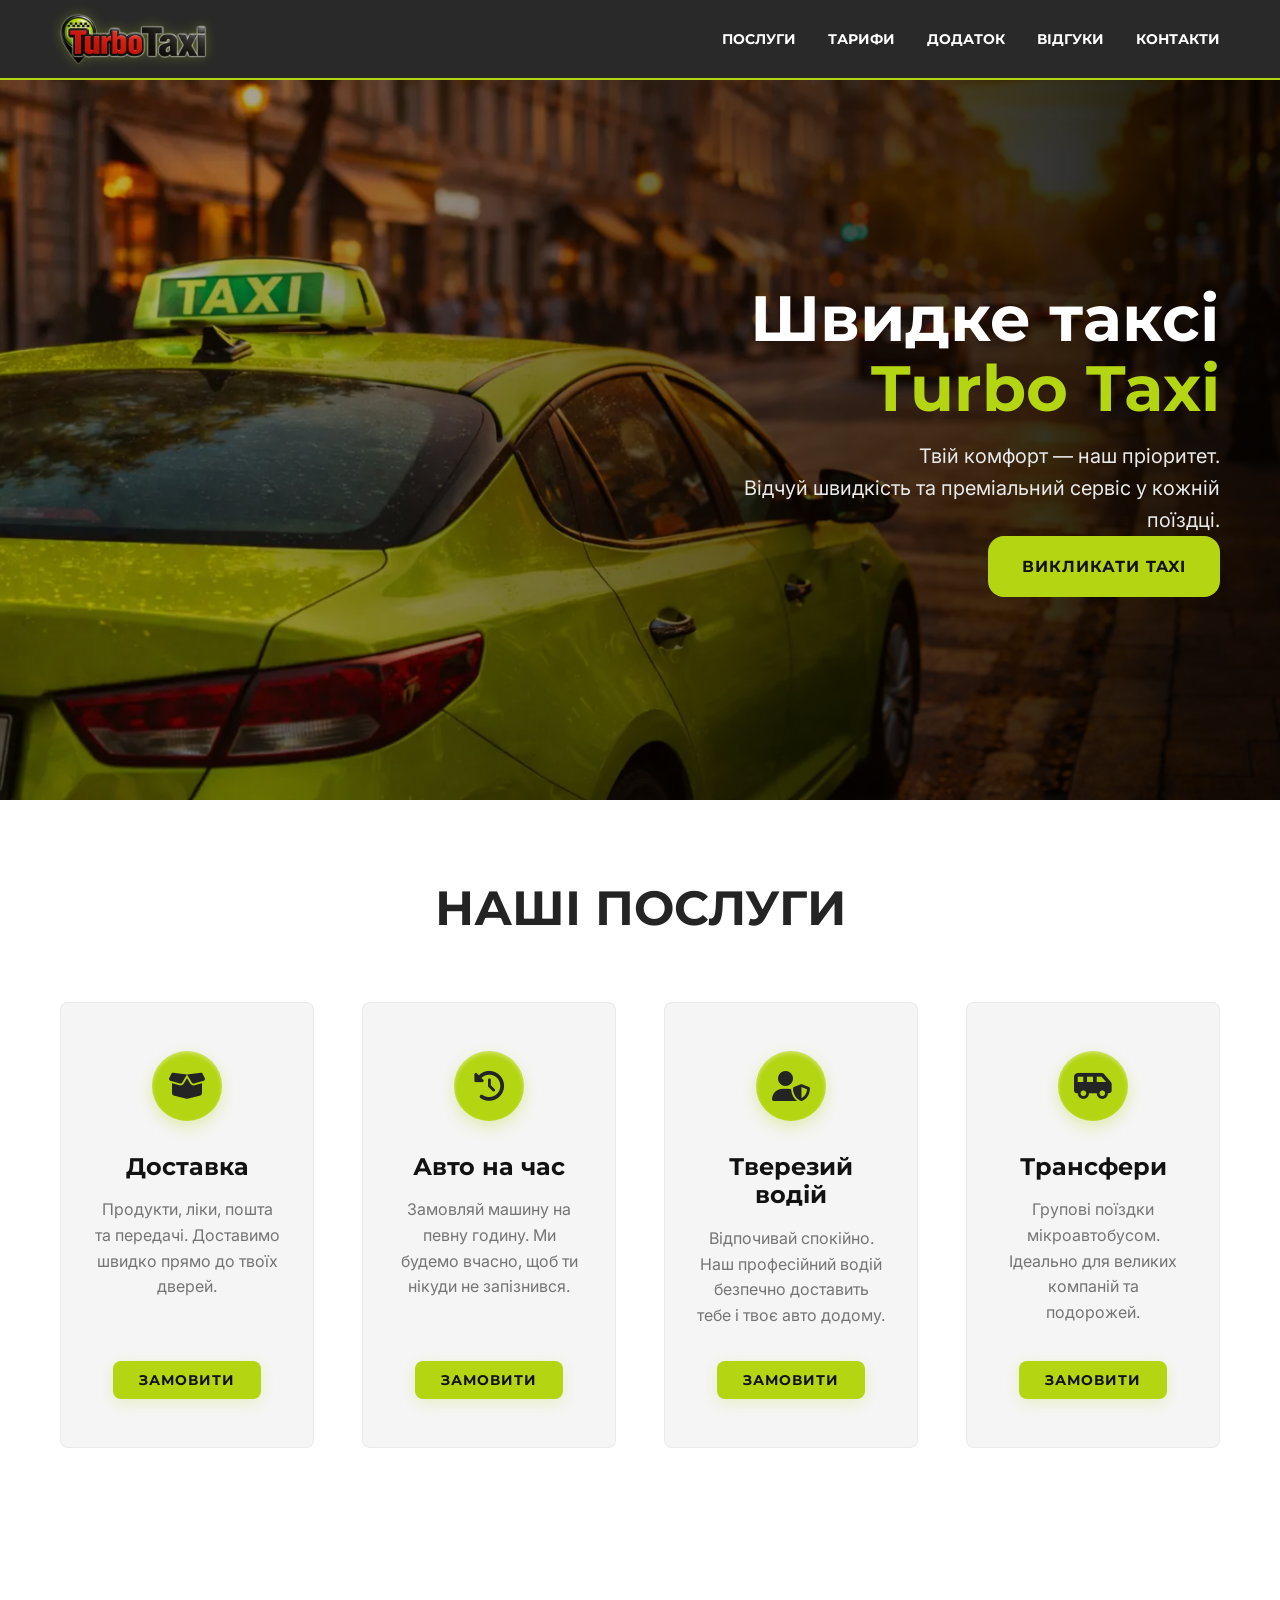
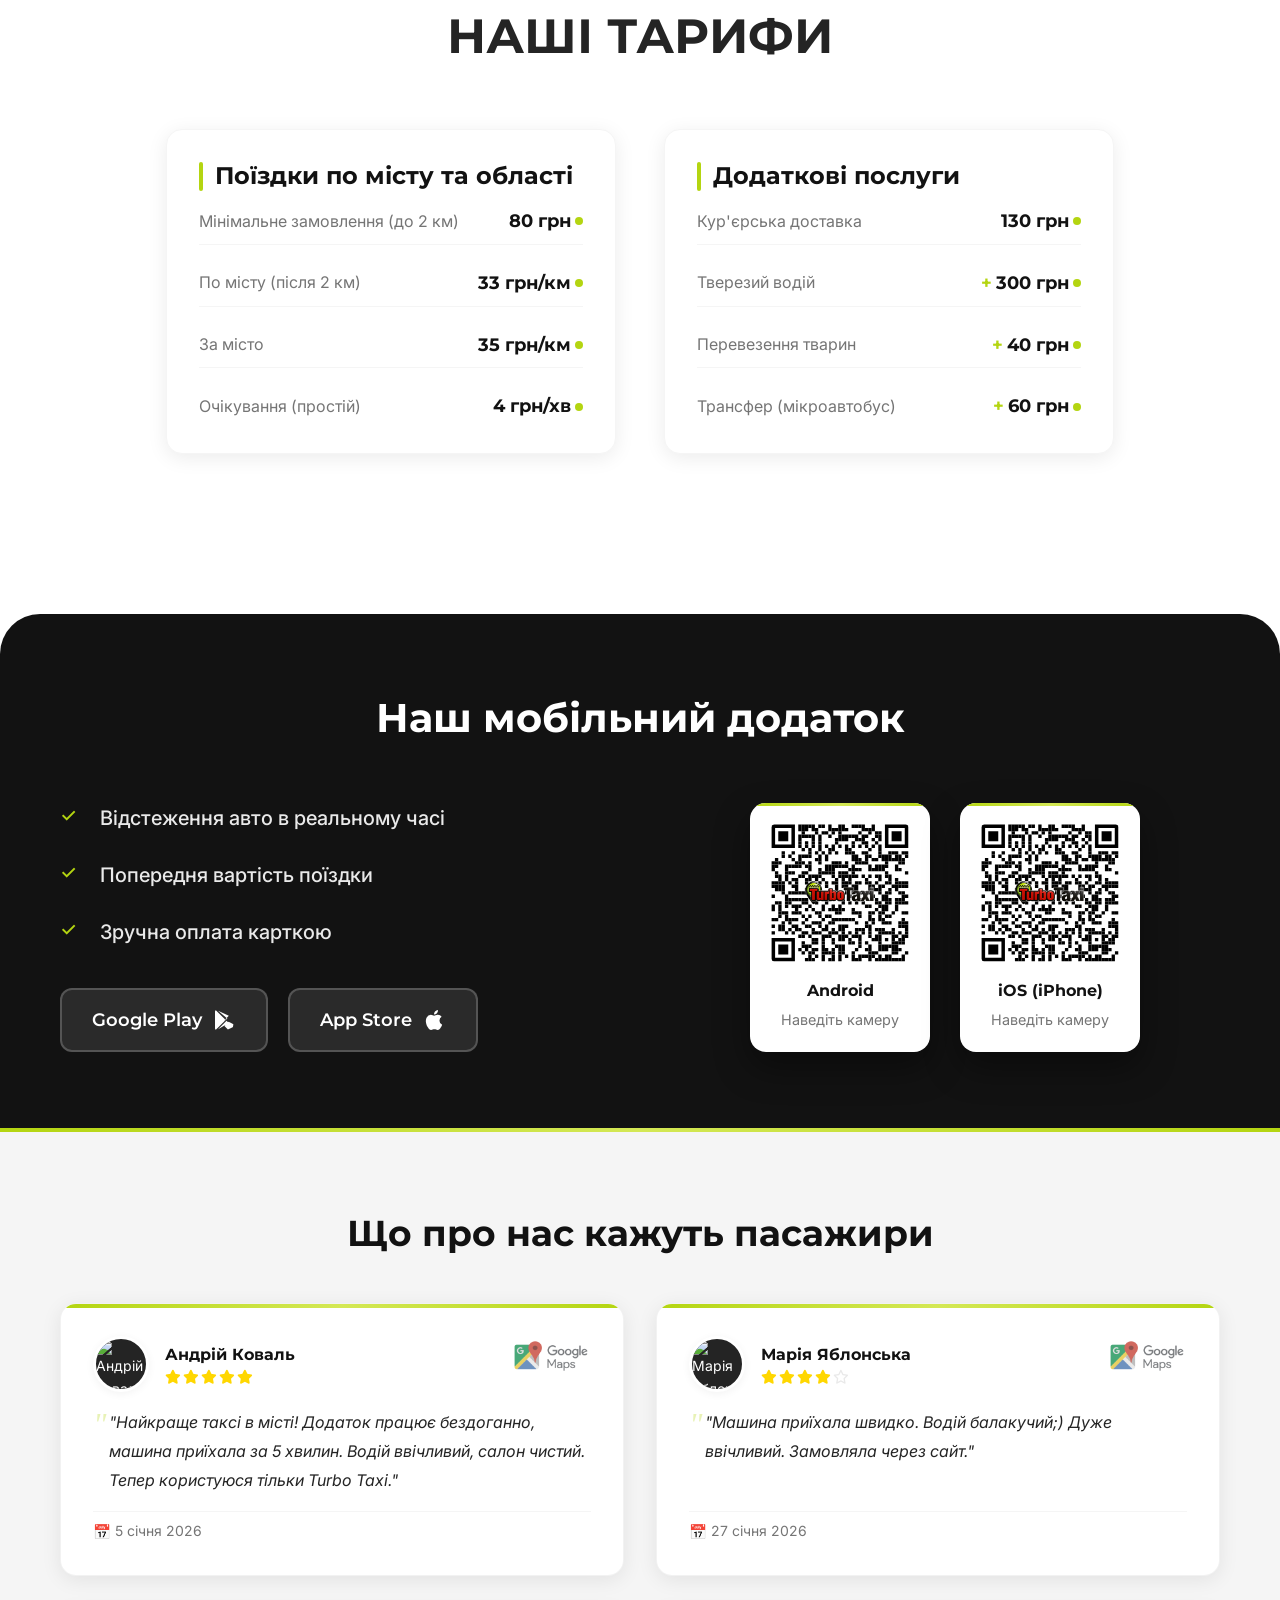
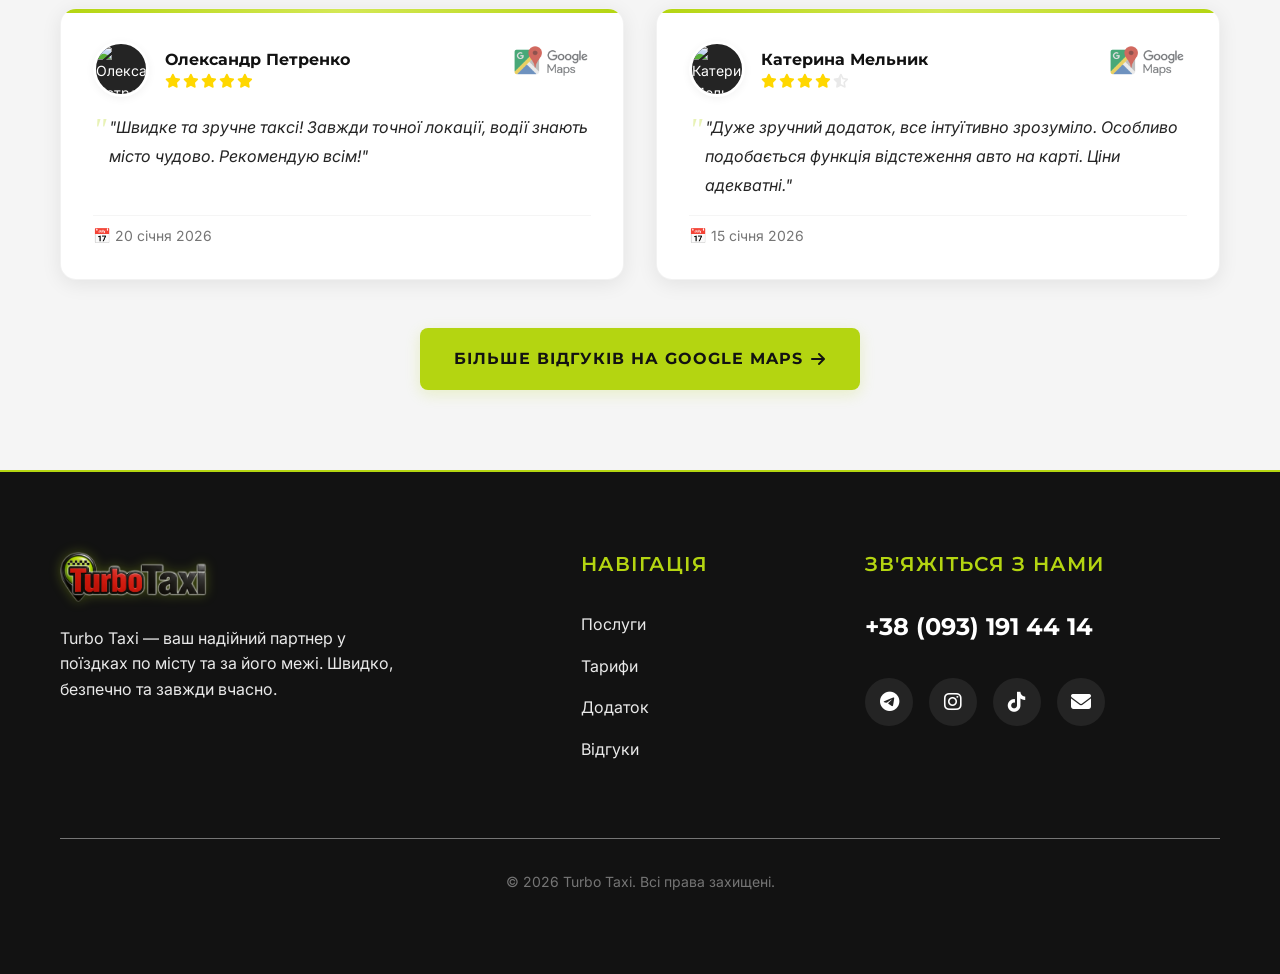
==== index.html @ 9782066a "Add files via upload" ====
<!doctype html>
<html lang="uk">
  <head>
    <meta charset="UTF-8" />
    <meta name="viewport" content="width=device-width, initial-scale=1.0" />
    <title>Taxi Turbo — Швидке таксі у Золочеві | Замовлення таксі онлайн</title>
    <meta
      name="description"
      content="Taxi Turbo — швидке та комфортне таксі у Золочеві. Замовляй таксі онлайн цілодобово. Надійні водії, приємні ціни, миттєва подача."
    />
    <meta
      name="keywords"
      content="таксі Золочів, замовлення таксі Золочів, таксі онлайн Золочів, швидке таксі Золочів, таксі по місту Золочів, таксі в області, таксі Золочів ціни, виклик таксі Золочів"
    />
    <meta name="author" content="Taxi Turbo Золочів" />

    <!-- Open Graph для соціальних мереж -->
    <!-- ПОТРІБНО ОНОВИТИ ПІСЛЯ ЗАВАНТАЖЕННЯ: вказати реальний домен -->
    <meta property="og:title" content="Taxi Turbo — Швидке таксі у Золочеві" />
    <meta
      property="og:description"
      content="Швидке та комфортне таксі у Золочеві. Замовляй онлайн цілодобово. Надійні водії, приємні ціни."
    />
    <meta property="og:type" content="website" />
    <meta property="og:image" content="assets/images/og-image.jpg" />
    <meta property="og:locale" content="uk_UA" />
    <!-- ПОТРІБНО ОНОВИТИ: реальний URL сайту -->
    <meta property="og:url" content="https://taxiturbo-zolochiv.com" />
    <meta name="geo.region" content="UA-46" />
    <meta name="geo.placename" content="Золочів, Львівська область" />
    <meta name="geo.position" content="49.80568;24.89437" />
    <meta name="ICBM" content="49.80568, 24.89437" />
    <link rel="apple-touch-icon" sizes="180x180" href="assets/icons/apple-touch-icon.png" />
    <link rel="icon" type="image/png" sizes="32x32" href="assets/icons/favicon-32x32.png" />
    <link rel="icon" type="image/png" sizes="16x16" href="assets/icons/favicon-16x16.png" />
    <link rel="icon" type="image/x-icon" href="assets/icons/favicon.ico" />
    <link rel="manifest" href="assets/icons/site.webmanifest" />
    <meta name="theme-color" content="#ffffff" />

    <link rel="stylesheet" href="./css/index.css" />
    <link rel="stylesheet" href="https://cdnjs.cloudflare.com/ajax/libs/font-awesome/6.5.1/css/all.min.css" />

    <!-- Канонічний URL -->
    <!-- ⚠️ ПОТРІБНО ОНОВИТИ ПІСЛЯ ЗАВАНТАЖЕННЯ: реальний домен -->

    <link rel="canonical" href="https://taxiturbo-zolochiv.com" />
  </head>
  <body class="page">
<header class="header">
  <div class="header__container container">
    <div class="header__logo">
      <a href="/" aria-label="Turbo Taxi - на головну сторінку">
        <img src="./assets/icons/logo.svg" alt="Логотип Turbo Taxi" class="logo-img" />
      </a>
    </div>
    
    <nav class="header__menu menu" aria-label="Основна навігація">
      <button 
        class="menu__icon" 
        type="button" 
        aria-label="Відкрити меню" 
        aria-expanded="false"
        aria-controls="menu-list"
      >
        <span></span>
        <span></span>
        <span></span>
      </button>
      
      <ul class="menu__list" id="menu-list" role="list">
        <li class="menu__item"><a href="#services" class="menu__link">Послуги</a></li>
        <li class="menu__item"><a href="#tariffs" class="menu__link">Тарифи</a></li>
        <li class="menu__item"><a href="#app" class="menu__link">Додаток</a></li>
        <li class="menu__item"><a href="#reviews" class="menu__link">Відгуки</a></li>
        <li class="menu__item"><a href="#contacts" class="menu__link">Контакти</a></li>
      </ul>
    </nav>
  </div>
</header>

    <main class="main">
<section id="hero" class="hero">
  <div class="hero__container container">
    <div class="hero__content">
      <h1 class="hero__title">
        Швидке таксі <span class="hero__title--highlight">Turbo Taxi</span>
      </h1>
      <p class="hero__subtitle">
        Твій комфорт — наш пріоритет. <br class="hero__br" />
        Відчуй швидкість та преміальний сервіс у кожній поїздці.
      </p>
      <a href="tel:+380931914414" class="button button--pulse">Викликати TAXI</a>
    </div>
  </div>
</section>

      <section id="services" class="services section">
        <div class="services__container container">
          <h2 class="section-title">Наші Послуги</h2>
          <div class="services__grid">
            <article class="service-card">
              <div class="service-card__icon"><i class="fa-solid fa-box-open"></i></div>
              <h3 class="service-card__title">Доставка</h3>
              <p class="service-card__text">
                Продукти, ліки, пошта та передачі. Доставимо швидко прямо до твоїх дверей.
              </p>
              <button class="button button--primary card-btn">Замовити</button>
            </article>

            <article class="service-card">
              <div class="service-card__icon"><i class="fa-solid fa-clock-rotate-left"></i></div>
              <h3 class="service-card__title">Авто на час</h3>
              <p class="service-card__text">
                Замовляй машину на певну годину. Ми будемо вчасно, щоб ти нікуди не запізнився.
              </p>
              <button class="button button--primary card-btn">Замовити</button>
            </article>

            <article class="service-card">
              <div class="service-card__icon"><i class="fa-solid fa-user-shield"></i></div>
              <h3 class="service-card__title">Тверезий водій</h3>
              <p class="service-card__text">
                Відпочивай спокійно. Наш професійний водій безпечно доставить тебе і твоє авто додому.
              </p>
              <button class="button button--primary card-btn">Замовити</button>
            </article>

            <article class="service-card">
              <div class="service-card__icon"><i class="fa-solid fa-van-shuttle"></i></div>
              <h3 class="service-card__title">Трансфери</h3>
              <p class="service-card__text">
                Групові поїздки мікроавтобусом. Ідеально для великих компаній та подорожей.
              </p>
              <button class="button button--primary card-btn">Замовити</button>
            </article>
          </div>
        </div>
      </section>

<section id="tariffs" class="tariffs section">
  <div class="tariffs__container container">
    <h2 class="section-title">Наші Тарифи</h2>
    <div class="tariffs__wrapper">
      <div class="tariffs__block">
        <h3 class="tariffs__subtitle">Поїздки по місту та області</h3>
        <ul class="tariffs__list">
          <li class="tariffs__item">
            <span>Мінімальне замовлення (до 2 км)</span>
            <span class="tariffs__price">80 грн</span>
          </li>
          <li class="tariffs__item">
            <span>По місту (після 2 км)</span>
            <span class="tariffs__price">33 грн/км</span>
          </li>
          <li class="tariffs__item">
            <span>За місто</span>
            <span class="tariffs__price">35 грн/км</span>
          </li>
          <li class="tariffs__item">
            <span>Очікування (простій)</span>
            <span class="tariffs__price">4 грн/хв</span>
          </li>
        </ul>
      </div>

      <div class="tariffs__block">
        <h3 class="tariffs__subtitle">Додаткові послуги</h3>
        <ul class="tariffs__list">
          <li class="tariffs__item">
            <span>Кур'єрська доставка</span>
            <span class="tariffs__price">130 грн</span>
          </li>
          <li class="tariffs__item">
            <span>Тверезий водій</span>
            <span class="tariffs__price" data-plus>300 грн</span>
          </li>
          <li class="tariffs__item">
            <span>Перевезення тварин</span>
            <span class="tariffs__price" data-plus>40 грн</span>
          </li>
          <li class="tariffs__item">
            <span>Трансфер (мікроавтобус)</span>
            <span class="tariffs__price" data-plus>60 грн</span>
          </li>
        </ul>
      </div>
    </div>
  </div>
</section>

<section id="app" class="app-promo section">
  <div class="app-promo__container container">
    <h2 class="app-promo__title title">Наш мобільний додаток</h2>
    <div class="app-promo__wrapper">
      <div class="app-promo__info">
        <ul class="app-promo__list list-check">
          <li class="list-check__item">Відстеження авто в реальному часі</li>
          <li class="list-check__item">Попередня вартість поїздки</li>
          <li class="list-check__item">Зручна оплата карткою</li>
        </ul>
        <div class="app-promo__links">
          <a
            href="https://play.google.com/store/apps/details?id=ua.turbotaxi"
            class="app-link"
            target="_blank"
            rel="noopener noreferrer"
            aria-label="Завантажити з Google Play"
          >
            Google Play
          </a>
          <a
            href="https://apps.apple.com/us/app/turbo-taxi/id6744297755"
            class="app-link"
            target="_blank"
            rel="noopener noreferrer"
            aria-label="Завантажити з App Store"
          >
            App Store
          </a>
        </div>
      </div>
      <div class="app-promo__visual">
        <div class="qr-wrapper">
          <div class="qr-code">
                  <img src="./assets/images/qr-code-google-app-store.svg" alt="QR Google Play" />
            <p class="qr-code__text">Android</p>
            <p class="qr-code__subtitle">Наведіть камеру</p>
          </div>
          <div class="qr-code">
                  <img src="./assets/images/qr-code-google-app-store.svg" alt="QR App Store" />
            <p class="qr-code__text">iOS (iPhone)</p>
            <p class="qr-code__subtitle">Наведіть камеру</p>
          </div>
        </div>
      </div>
    </div>
  </div>
</section>

<section class="reviews section" id="reviews">
  <div class="reviews__container container">
    <h2 class="reviews__title title">Що про нас кажуть пасажири</h2>
    
    <div class="reviews__grid">
      <article class="reviews__item review-card">
        <div class="review-card__header">
          <div class="review-card__user">
            <div class="review-card__avatar-wrapper">
              <img
                src="https://placehold.co/100x100/222222/ffffff?text=AK"
                alt="Андрій Коваль"
                class="review-card__avatar"
              />
            </div>
            <div class="review-card__meta">
              <span class="review-card__name">Андрій Коваль</span>
              <div class="review-card__rating">
                <i class="fa-solid fa-star"></i>
                <i class="fa-solid fa-star"></i>
                <i class="fa-solid fa-star"></i>
                <i class="fa-solid fa-star"></i>
                <i class="fa-solid fa-star"></i>
              </div>
            </div>
          </div>
          <img
            src="./assets/images/google_maps_icon.svg"
            alt="Google Maps"
            class="review-card__source-icon"
          />
        </div>
        
        <p class="review-card__text">
          "Найкраще таксі в місті! Додаток працює бездоганно, машина приїхала за 5 хвилин. Водій ввічливий, салон чистий. Тепер користуюся тільки Turbo Taxi."
        </p>
        
        <time class="review-card__date" datetime="2026-01-05">5 січня 2026</time>
      </article>
      <article class="reviews__item review-card">
        <div class="review-card__header">
          <div class="review-card__user">
            <div class="review-card__avatar-wrapper">
              <img
                src="https://placehold.co/100x100/222222/ffffff?text=MY"
                alt="Марія Яблонська"
                class="review-card__avatar"
              />
            </div>
            <div class="review-card__meta">
              <span class="review-card__name">Марія Яблонська</span>
              <div class="review-card__rating">
                <i class="fa-solid fa-star"></i>
                <i class="fa-solid fa-star"></i>
                <i class="fa-solid fa-star"></i>
                <i class="fa-solid fa-star"></i>
                <i class="fa-regular fa-star"></i>
              </div>
            </div>
          </div>
          <img
            src="./assets/images/google_maps_icon.svg"
            alt="Google Maps"
            class="review-card__source-icon"
          />
        </div>
        
        <p class="review-card__text">
          "Машина приїхала швидко. Водій балакучий;) Дуже ввічливий. Замовляла через сайт."
        </p>
        
        <time class="review-card__date" datetime="2026-01-27">27 січня 2026</time>
      </article>
      <article class="reviews__item review-card">
        <div class="review-card__header">
          <div class="review-card__user">
            <div class="review-card__avatar-wrapper">
              <img
                src="https://placehold.co/100x100/222222/ffffff?text=OP"
                alt="Олександр Петренко"
                class="review-card__avatar"
              />
            </div>
            <div class="review-card__meta">
              <span class="review-card__name">Олександр Петренко</span>
              <div class="review-card__rating">
                <i class="fa-solid fa-star"></i>
                <i class="fa-solid fa-star"></i>
                <i class="fa-solid fa-star"></i>
                <i class="fa-solid fa-star"></i>
                <i class="fa-solid fa-star"></i>
              </div>
            </div>
          </div>
          <img
            src="./assets/images/google_maps_icon.svg"
            alt="Google Maps"
            class="review-card__source-icon"
          />
        </div>
        
        <p class="review-card__text">
          "Швидке та зручне таксі! Завжди точної локації, водії знають місто чудово. Рекомендую всім!"
        </p>
        
        <time class="review-card__date" datetime="2026-01-20">20 січня 2026</time>
      </article>
      <article class="reviews__item review-card">
        <div class="review-card__header">
          <div class="review-card__user">
            <div class="review-card__avatar-wrapper">
              <img
                src="https://placehold.co/100x100/222222/ffffff?text=KM"
                alt="Катерина Мельник"
                class="review-card__avatar"
              />
            </div>
            <div class="review-card__meta">
              <span class="review-card__name">Катерина Мельник</span>
              <div class="review-card__rating">
                <i class="fa-solid fa-star"></i>
                <i class="fa-solid fa-star"></i>
                <i class="fa-solid fa-star"></i>
                <i class="fa-solid fa-star"></i>
                <i class="fa-solid fa-star-half-stroke"></i>
              </div>
            </div>
          </div>
          <img
            src="./assets/images/google_maps_icon.svg"
            alt="Google Maps"
            class="review-card__source-icon"
          />
        </div>
        
        <p class="review-card__text">
          "Дуже зручний додаток, все інтуїтивно зрозуміло. Особливо подобається функція відстеження авто на карті. Ціни адекватні."
        </p>
        
        <time class="review-card__date" datetime="2026-01-15">15 січня 2026</time>
      </article>
    </div>
    <div class="reviews__more">
      <a 
        href="https://maps.google.com/" 
        class="reviews__more-btn button button--primary" 
        target="_blank"
        rel="noopener noreferrer"
        aria-label="Переглянути більше відгуків на Google Maps"
      >
        Більше відгуків на Google Maps
        <i class="fa-solid fa-arrow-right"></i>
      </a>
    </div>
  </div>
</section>
    </main>

    <footer class="footer" id="contacts">
  <div class="footer__container container">
    <div class="footer__top">
      <div class="footer__brand">
        <a href="#" class="footer__logo">
          <img src="./assets/icons/logo.svg" alt="Turbo Taxi" class="logo-img" />
        </a>
        <p class="footer__description">
          Turbo Taxi — ваш надійний партнер у поїздках по місту та за його межі. Швидко, безпечно та завжди вчасно.
        </p>
      </div>

      <div class="footer__nav">
        <h4 class="footer__subtitle">Навігація</h4>
        <ul class="footer__list">
          <li><a href="#services">Послуги</a></li>
          <li><a href="#tariffs">Тарифи</a></li>
          <li><a href="#app">Додаток</a></li>
          <li><a href="#reviews">Відгуки</a></li>
        </ul>
      </div>

      <div class="footer__contacts">
        <h4 class="footer__subtitle">Зв'яжіться з нами</h4>
        <a href="tel:+380931914414" class="footer__phone">+38 (093) 191 44 14</a>
        <div class="footer__social">
          <a
            href="https://t.me/your_account"
            class="social-link social-link--tg"
            target="_blank"
            rel="noopener noreferrer"
            aria-label="Telegram"
          >
            <i class="fa-brands fa-telegram"></i>
          </a>
          <a
            href="https://instagram.com/your_account"
            class="social-link social-link--inst"
            target="_blank"
            rel="noopener noreferrer"
            aria-label="Instagram"
          >
            <i class="fa-brands fa-instagram"></i>
          </a>
          <a
            href="https://tiktok.com/@your_account"
            class="social-link social-link--tt"
            target="_blank"
            rel="noopener noreferrer"
            aria-label="TikTok"
          >
            <i class="fa-brands fa-tiktok"></i>
          </a>
   <a
      href="mailto:taxiturbo111@gmail.com"
      class="social-link social-link--email"
      target="_blank"
      rel="noopener noreferrer"
      aria-label="Написати на email taxiturbo111@gmail.com"
    >
      <i class="fa-solid fa-envelope"></i>
    </a>
        </div>
      </div>
    </div>

    <div class="footer__bottom">
      <div class="footer__copyright-wrap">
        <p class="footer__copy">&copy; 2026 Turbo Taxi. Всі права захищені.</p>
      </div>
    </div>
  </div>
</footer>

    <script type="module" src="./js/main.js"></script>
  </body>
</html>
---- css/index.css ----
@import 'base/normalize.css';
@import 'base/variables.css';
@import 'base/fonts.css';
@import 'base/globals.css';
@import 'base/utilities.css';

@import 'components/header.css';
@import 'components/hero.css';
@import 'components/button.css';
@import 'components/services.css';
@import 'components/tariffs.css';
@import 'components/app-promo.css';
@import 'components/reviews.css';
@import 'components/footer.css';
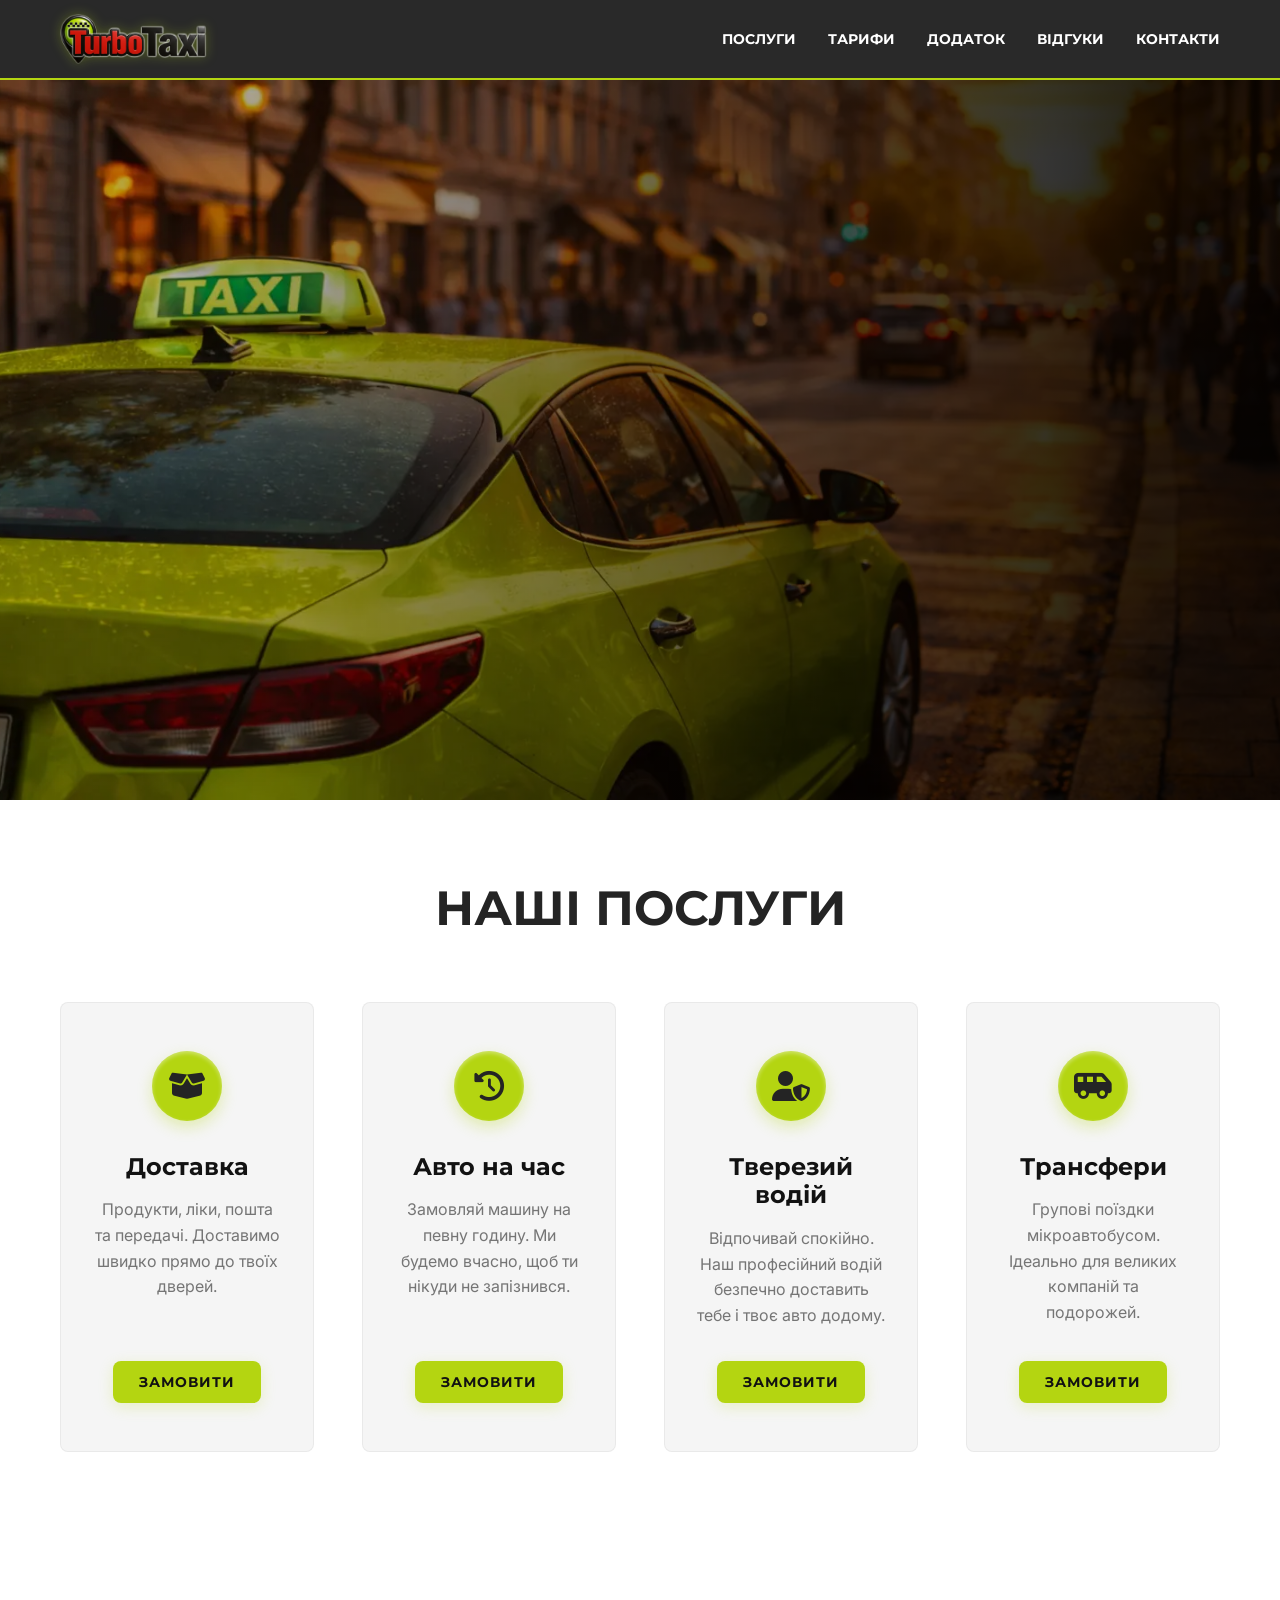
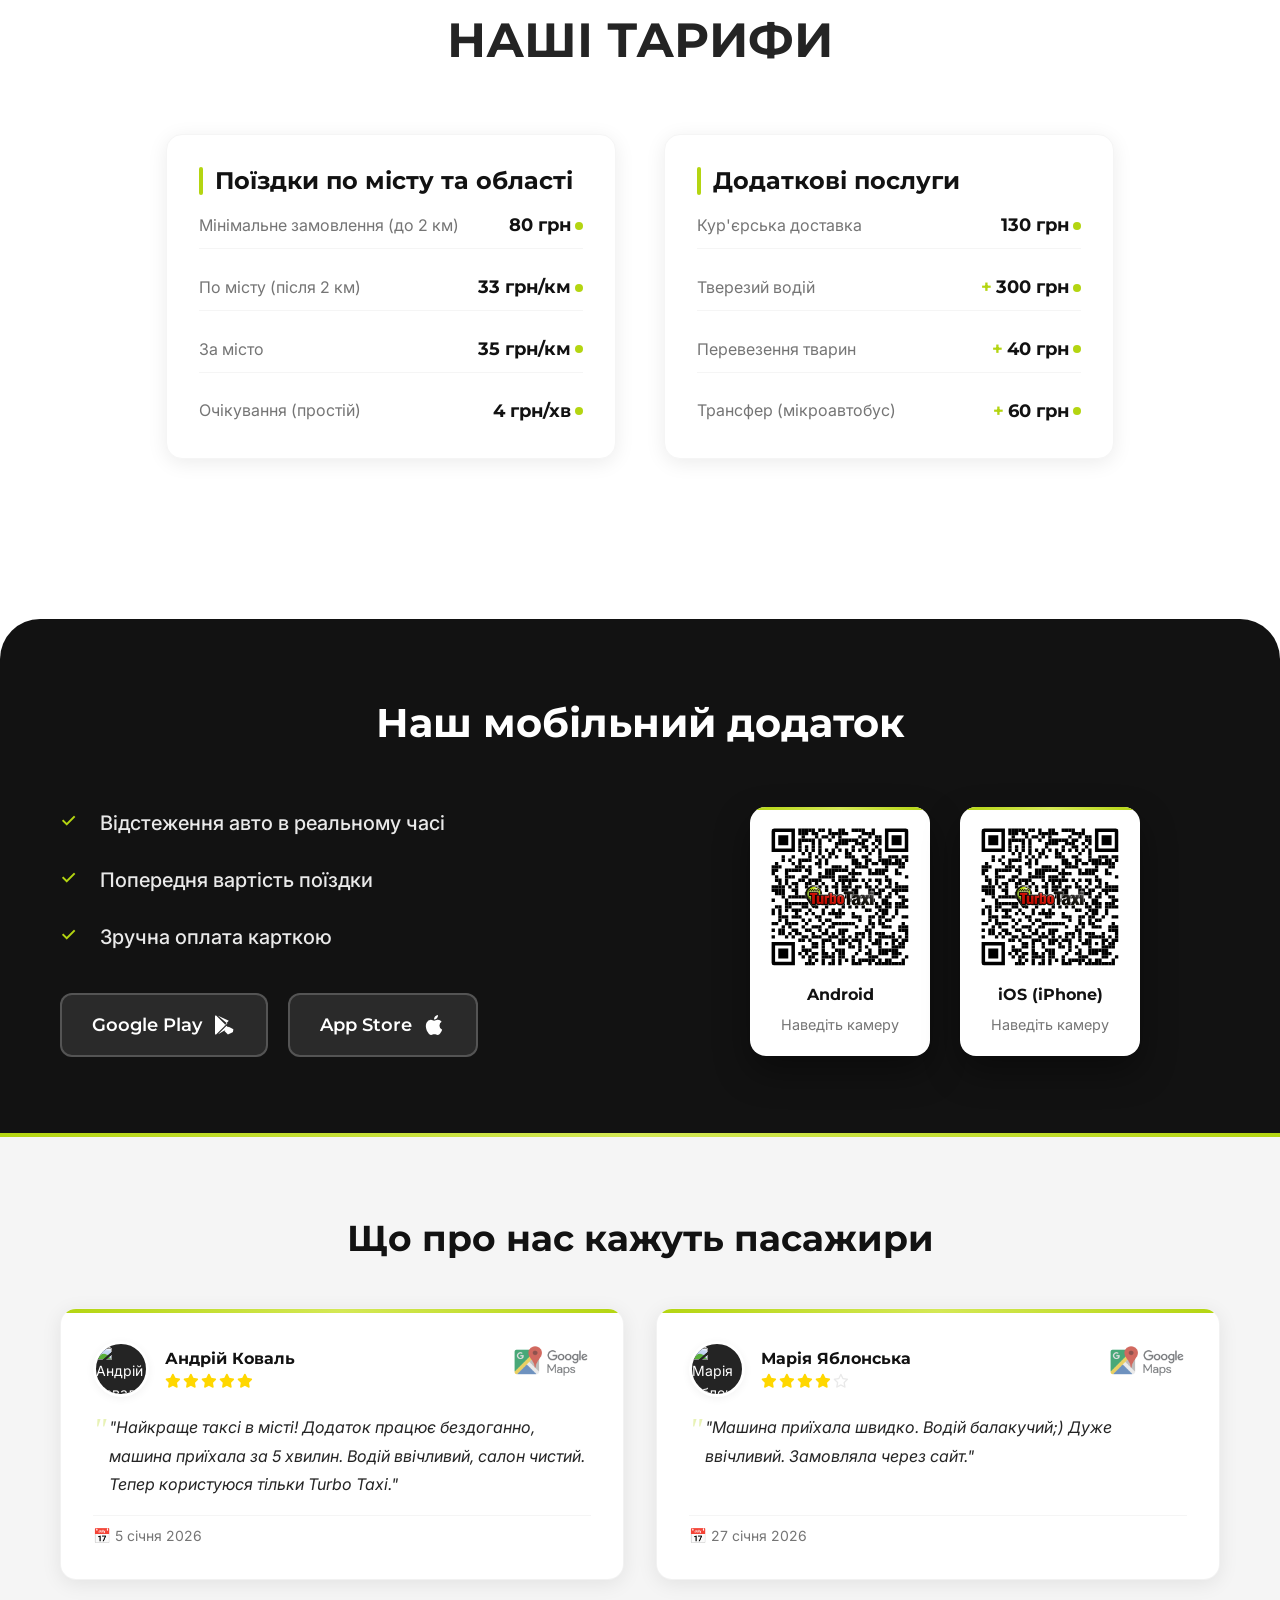
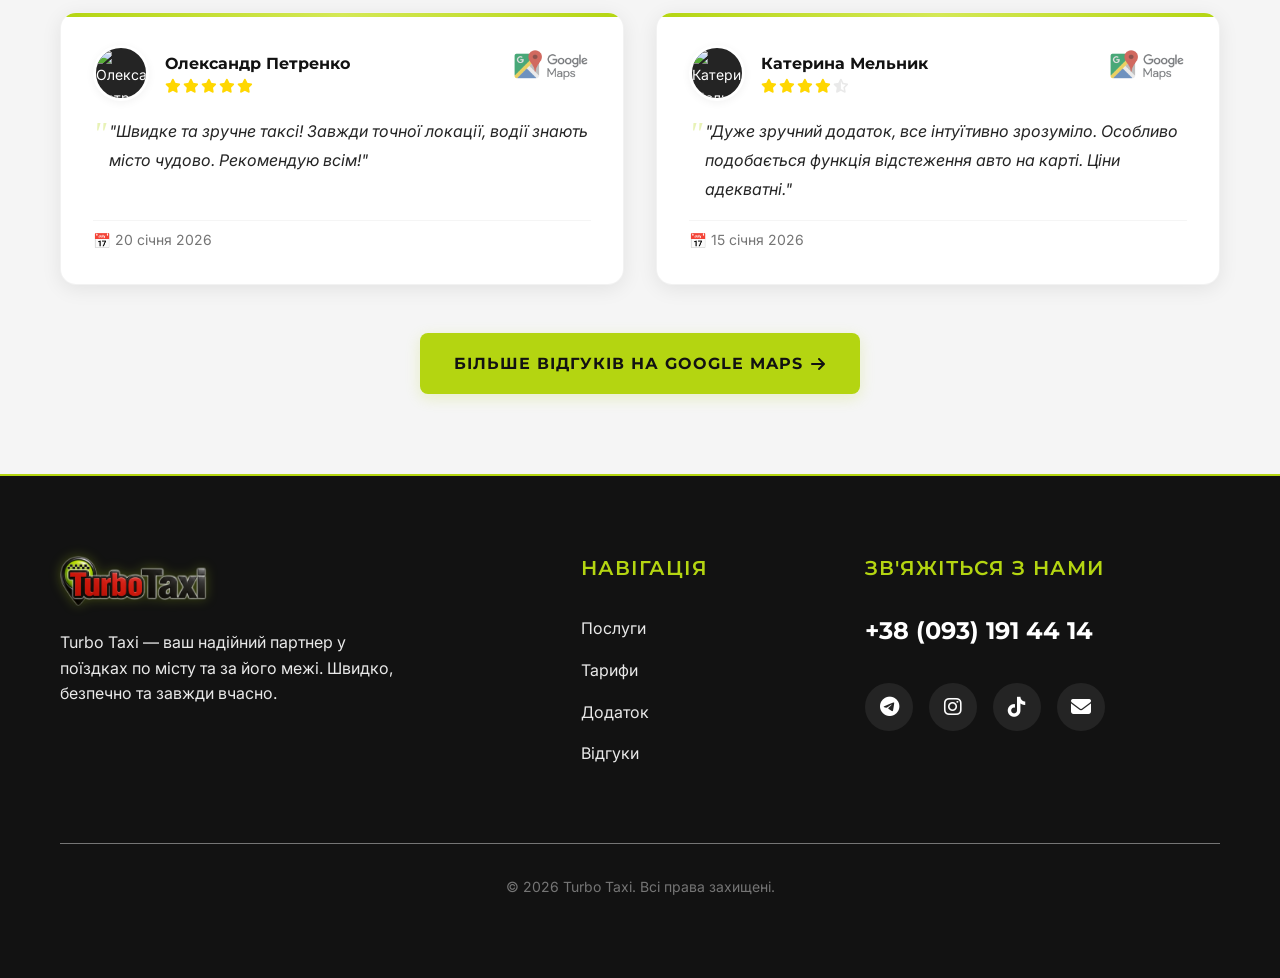
==== commit f3d31142: "Add files via upload" ====
--- a/index.html
+++ b/index.html
@@ -104,7 +104,8 @@
               <p class="service-card__text">
                 Продукти, ліки, пошта та передачі. Доставимо швидко прямо до твоїх дверей.
               </p>
-              <button class="button button--primary card-btn">Замовити</button>
+                    <a href="tel:+380931914414" class="button button--primary card-btn">Замовити</a>
+            
             </article>
 
             <article class="service-card">
@@ -113,7 +114,7 @@
               <p class="service-card__text">
                 Замовляй машину на певну годину. Ми будемо вчасно, щоб ти нікуди не запізнився.
               </p>
-              <button class="button button--primary card-btn">Замовити</button>
+                    <a href="tel:+380931914414" class="button button--primary card-btn">Замовити</a>
             </article>
 
             <article class="service-card">
@@ -122,7 +123,7 @@
               <p class="service-card__text">
                 Відпочивай спокійно. Наш професійний водій безпечно доставить тебе і твоє авто додому.
               </p>
-              <button class="button button--primary card-btn">Замовити</button>
+                    <a href="tel:+380931914414" class="button button--primary card-btn">Замовити</a>
             </article>
 
             <article class="service-card">
@@ -131,7 +132,7 @@
               <p class="service-card__text">
                 Групові поїздки мікроавтобусом. Ідеально для великих компаній та подорожей.
               </p>
-              <button class="button button--primary card-btn">Замовити</button>
+                    <a href="tel:+380931914414" class="button button--primary card-btn">Замовити</a>
             </article>
           </div>
         </div>
@@ -422,7 +423,7 @@
         <a href="tel:+380931914414" class="footer__phone">+38 (093) 191 44 14</a>
         <div class="footer__social">
           <a
-            href="https://t.me/your_account"
+            href="https://web.telegram.org/a/#-1002084441257"
             class="social-link social-link--tg"
             target="_blank"
             rel="noopener noreferrer"
@@ -431,7 +432,7 @@
             <i class="fa-brands fa-telegram"></i>
           </a>
           <a
-            href="https://instagram.com/your_account"
+            href="https://www.instagram.com/turbo_taxi__?igsh=MWU3aXRhc3phaW8wbw%3D%3D"
             class="social-link social-link--inst"
             target="_blank"
             rel="noopener noreferrer"
@@ -440,7 +441,7 @@
             <i class="fa-brands fa-instagram"></i>
           </a>
           <a
-            href="https://tiktok.com/@your_account"
+            href="https://www.tiktok.com/@_turbotaxi_/photo/7546587876105014534?_d=secCgYIASAHKAESPgo89KX3XhB%2BCC7ddvsUz6vooktOagT%2BgClI%2Bq49szGBcwjkPx6%2BoHDK3WZAauadUgwFkwmSIIICKYubW0CCGgA%3D&_r=1&share_app_id=1233&share_item_id=7546587876105014534&timestamp=1757324597&u_code=eh4c3eledaam9m&utm_campaign=client_share&utm_source=short_fallback"
             class="social-link social-link--tt"
             target="_blank"
             rel="noopener noreferrer"
@@ -453,7 +454,7 @@
       class="social-link social-link--email"
       target="_blank"
       rel="noopener noreferrer"
-      aria-label="Написати на email taxiturbo111@gmail.com"
+      aria-label="taxiturbo111@gmail.com"
     >
       <i class="fa-solid fa-envelope"></i>
     </a>
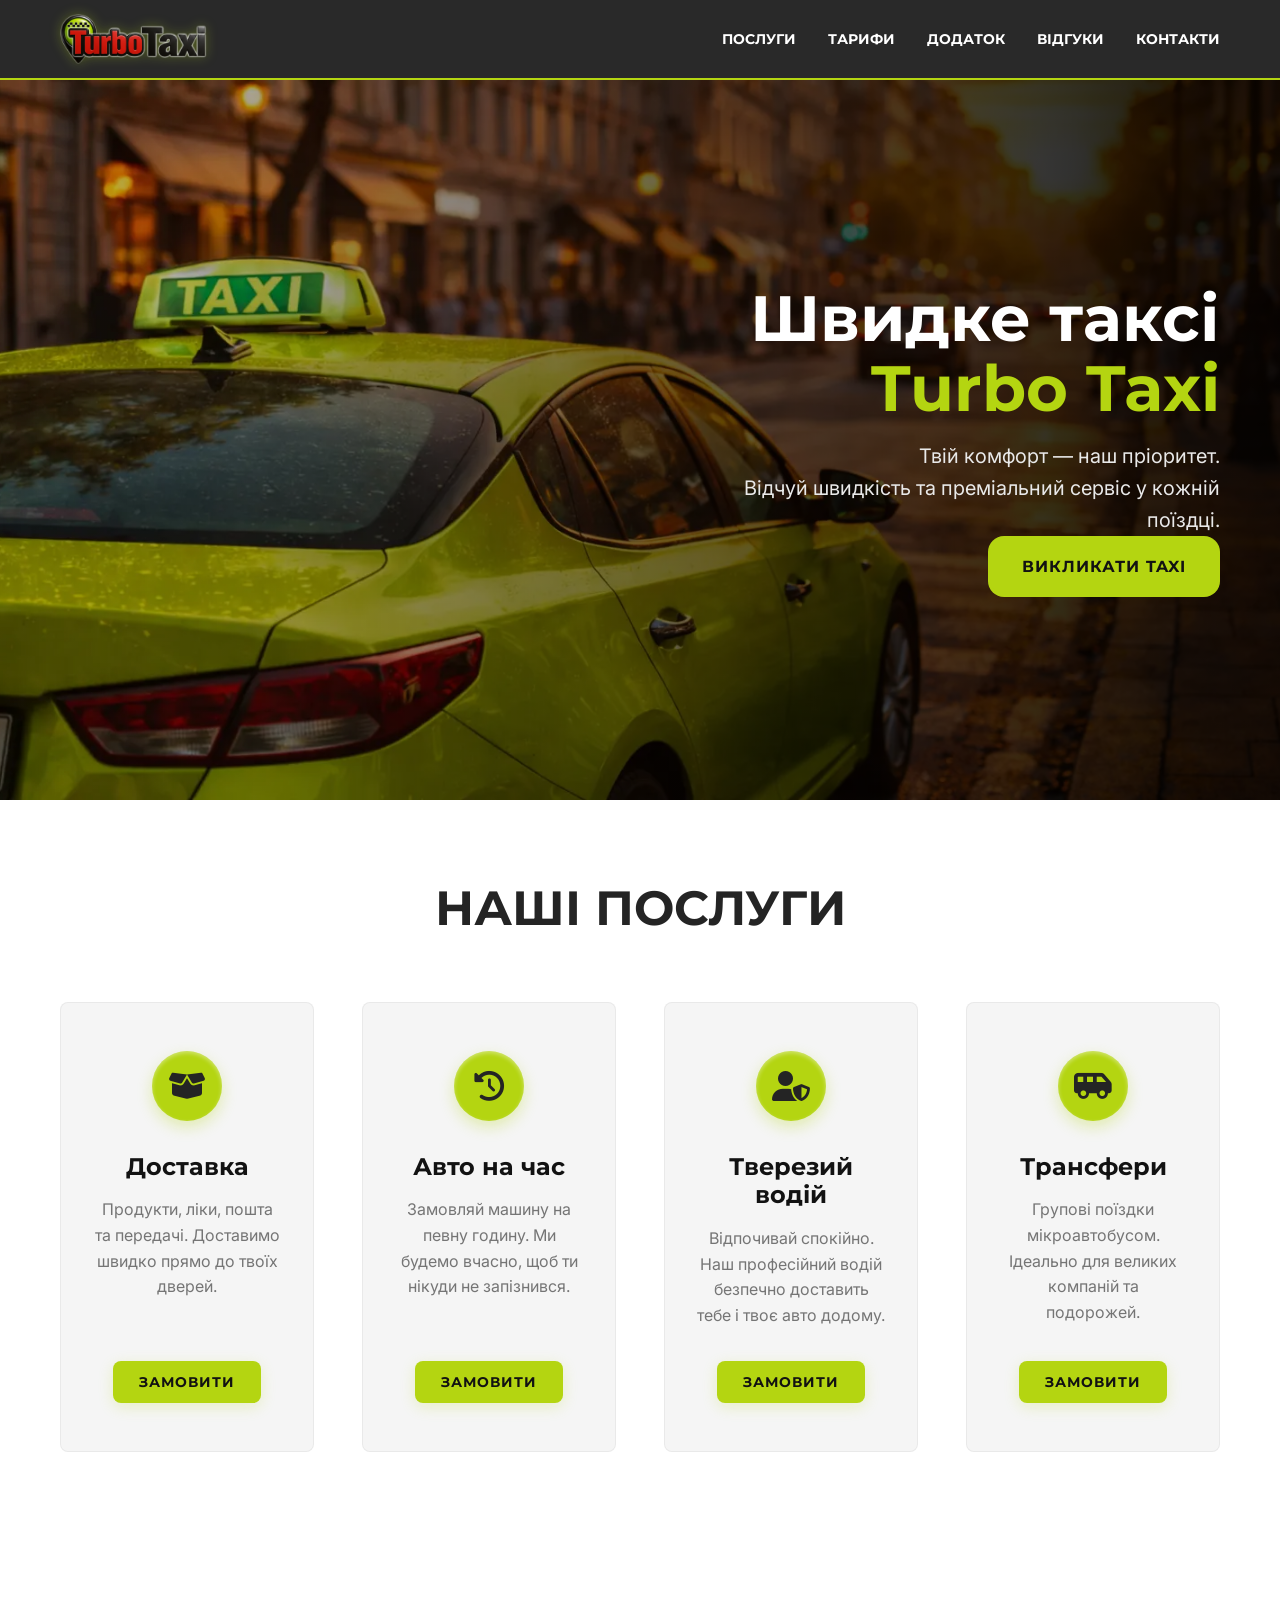
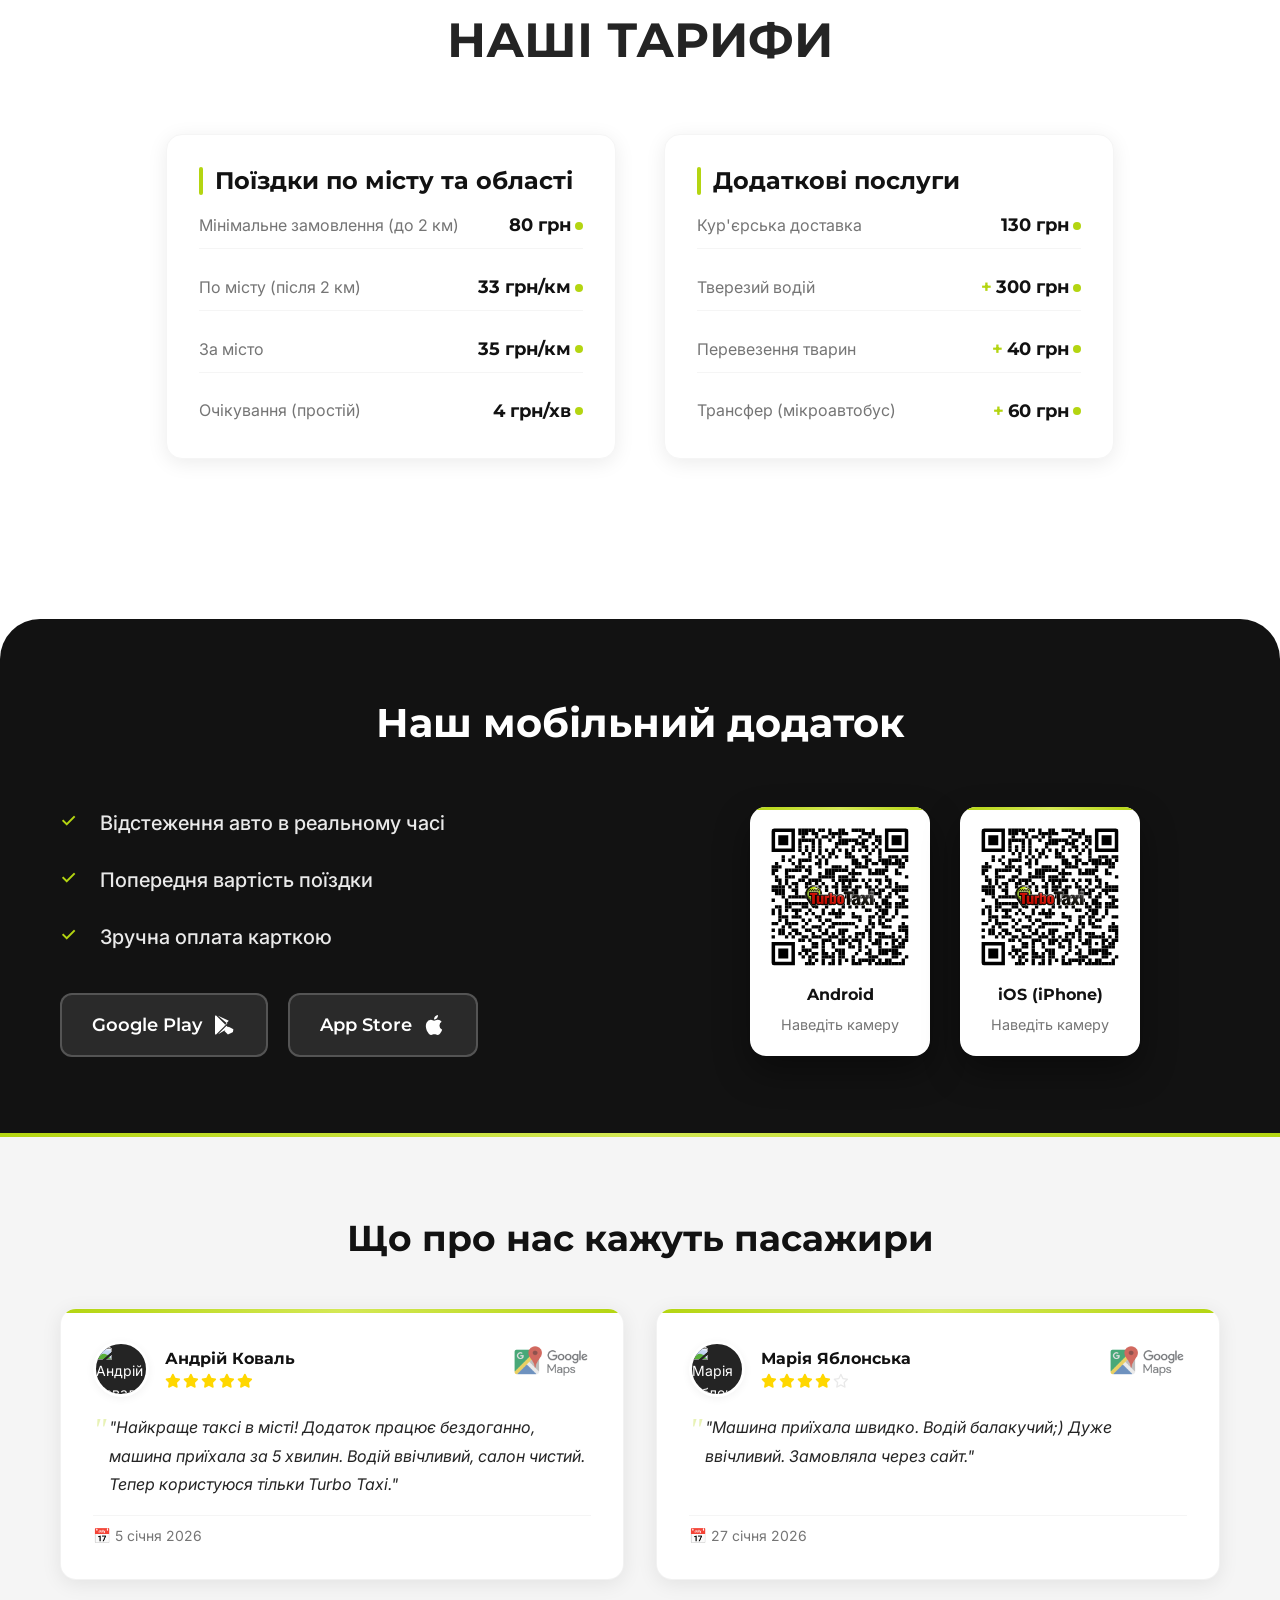
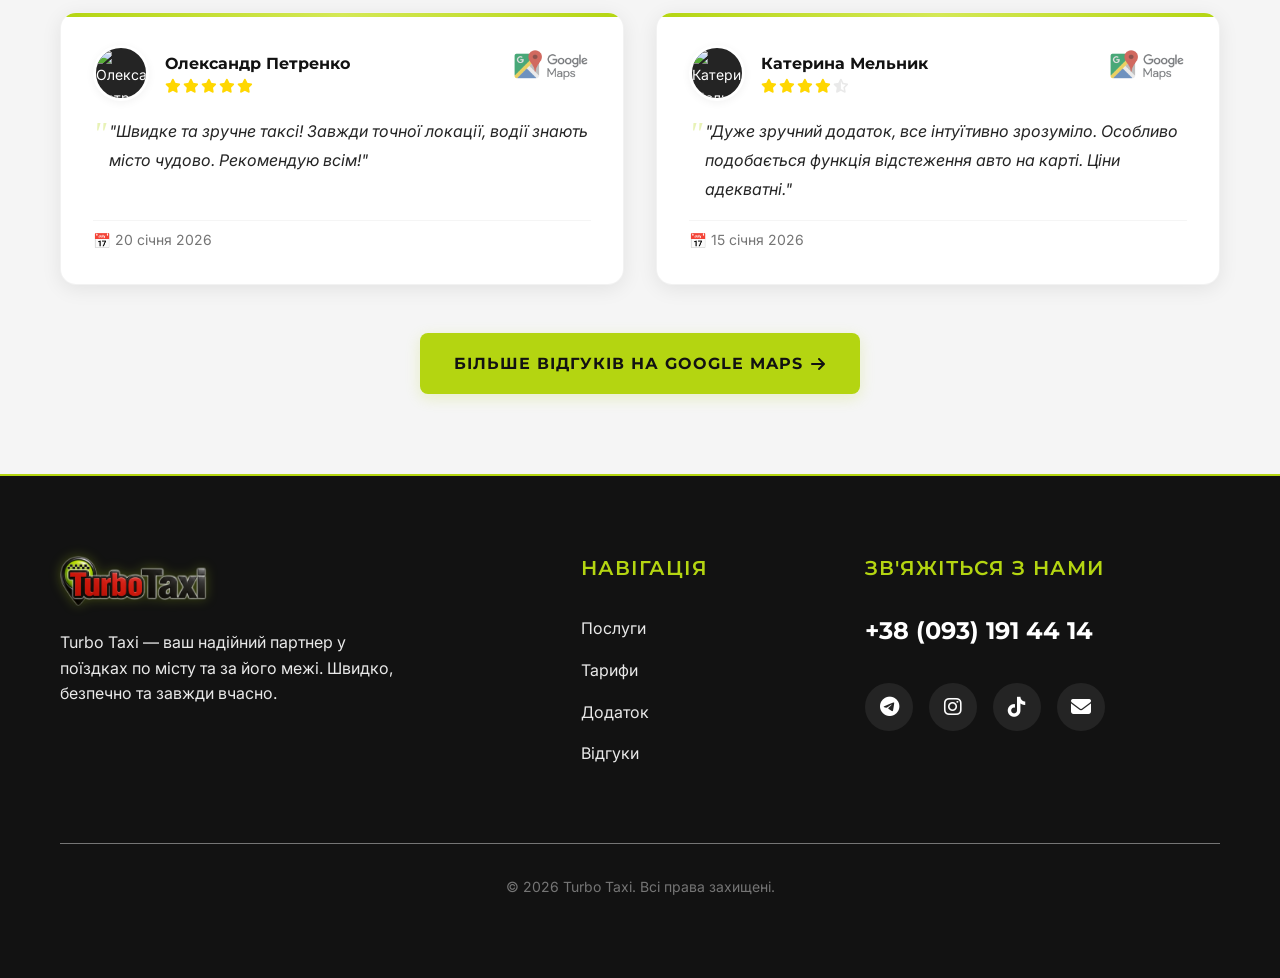
==== commit d2dcb6a0: "Add files via upload" ====
--- a/index.html
+++ b/index.html
@@ -46,53 +46,51 @@
     <link rel="canonical" href="https://taxiturbo-zolochiv.com" />
   </head>
   <body class="page">
-<header class="header">
-  <div class="header__container container">
-    <div class="header__logo">
-      <a href="/" aria-label="Turbo Taxi - на головну сторінку">
-        <img src="./assets/icons/logo.svg" alt="Логотип Turbo Taxi" class="logo-img" />
-      </a>
-    </div>
-    
-    <nav class="header__menu menu" aria-label="Основна навігація">
-      <button 
-        class="menu__icon" 
-        type="button" 
-        aria-label="Відкрити меню" 
-        aria-expanded="false"
-        aria-controls="menu-list"
-      >
-        <span></span>
-        <span></span>
-        <span></span>
-      </button>
-      
-      <ul class="menu__list" id="menu-list" role="list">
-        <li class="menu__item"><a href="#services" class="menu__link">Послуги</a></li>
-        <li class="menu__item"><a href="#tariffs" class="menu__link">Тарифи</a></li>
-        <li class="menu__item"><a href="#app" class="menu__link">Додаток</a></li>
-        <li class="menu__item"><a href="#reviews" class="menu__link">Відгуки</a></li>
-        <li class="menu__item"><a href="#contacts" class="menu__link">Контакти</a></li>
-      </ul>
-    </nav>
-  </div>
-</header>
+    <header class="header">
+      <div class="header__container container">
+        <div class="header__logo">
+          <a href="/" aria-label="Turbo Taxi - на головну сторінку">
+            <img src="./assets/icons/logo.svg" alt="Логотип Turbo Taxi" class="logo-img" />
+          </a>
+        </div>
+
+        <nav class="header__menu menu" aria-label="Основна навігація">
+          <button
+            class="menu__icon"
+            type="button"
+            aria-label="Відкрити меню"
+            aria-expanded="false"
+            aria-controls="menu-list"
+          >
+            <span></span>
+            <span></span>
+            <span></span>
+          </button>
+
+          <ul class="menu__list" id="menu-list" role="list">
+            <li class="menu__item"><a href="#services" class="menu__link">Послуги</a></li>
+            <li class="menu__item"><a href="#tariffs" class="menu__link">Тарифи</a></li>
+            <li class="menu__item"><a href="#app" class="menu__link">Додаток</a></li>
+            <li class="menu__item"><a href="#reviews" class="menu__link">Відгуки</a></li>
+            <li class="menu__item"><a href="#contacts" class="menu__link">Контакти</a></li>
+          </ul>
+        </nav>
+      </div>
+    </header>
 
     <main class="main">
-<section id="hero" class="hero">
-  <div class="hero__container container">
-    <div class="hero__content">
-      <h1 class="hero__title">
-        Швидке таксі <span class="hero__title--highlight">Turbo Taxi</span>
-      </h1>
-      <p class="hero__subtitle">
-        Твій комфорт — наш пріоритет. <br class="hero__br" />
-        Відчуй швидкість та преміальний сервіс у кожній поїздці.
-      </p>
-      <a href="tel:+380931914414" class="button button--pulse">Викликати TAXI</a>
-    </div>
-  </div>
-</section>
+      <section id="hero" class="hero">
+        <div class="hero__container container">
+          <div class="hero__content">
+            <h1 class="hero__title">Швидке таксі <span class="hero__title--highlight">Turbo Taxi</span></h1>
+            <p class="hero__subtitle">
+              Твій комфорт — наш пріоритет. <br class="hero__br" />
+              Відчуй швидкість та преміальний сервіс у кожній поїздці.
+            </p>
+            <a href="tel:+380931914414" class="button button--pulse">Викликати TAXI</a>
+          </div>
+        </div>
+      </section>
 
       <section id="services" class="services section">
         <div class="services__container container">
@@ -104,8 +102,7 @@
               <p class="service-card__text">
                 Продукти, ліки, пошта та передачі. Доставимо швидко прямо до твоїх дверей.
               </p>
-                    <a href="tel:+380931914414" class="button button--primary card-btn">Замовити</a>
-            
+              <a href="tel:+380931914414" class="button button--primary card-btn">Замовити</a>
             </article>
 
             <article class="service-card">
@@ -114,7 +111,7 @@
               <p class="service-card__text">
                 Замовляй машину на певну годину. Ми будемо вчасно, щоб ти нікуди не запізнився.
               </p>
-                    <a href="tel:+380931914414" class="button button--primary card-btn">Замовити</a>
+              <a href="tel:+380931914414" class="button button--primary card-btn">Замовити</a>
             </article>
 
             <article class="service-card">
@@ -123,7 +120,7 @@
               <p class="service-card__text">
                 Відпочивай спокійно. Наш професійний водій безпечно доставить тебе і твоє авто додому.
               </p>
-                    <a href="tel:+380931914414" class="button button--primary card-btn">Замовити</a>
+              <a href="tel:+380931914414" class="button button--primary card-btn">Замовити</a>
             </article>
 
             <article class="service-card">
@@ -132,343 +129,329 @@
               <p class="service-card__text">
                 Групові поїздки мікроавтобусом. Ідеально для великих компаній та подорожей.
               </p>
-                    <a href="tel:+380931914414" class="button button--primary card-btn">Замовити</a>
+              <a href="tel:+380931914414" class="button button--primary card-btn">Замовити</a>
             </article>
           </div>
         </div>
       </section>
 
-<section id="tariffs" class="tariffs section">
-  <div class="tariffs__container container">
-    <h2 class="section-title">Наші Тарифи</h2>
-    <div class="tariffs__wrapper">
-      <div class="tariffs__block">
-        <h3 class="tariffs__subtitle">Поїздки по місту та області</h3>
-        <ul class="tariffs__list">
-          <li class="tariffs__item">
-            <span>Мінімальне замовлення (до 2 км)</span>
-            <span class="tariffs__price">80 грн</span>
-          </li>
-          <li class="tariffs__item">
-            <span>По місту (після 2 км)</span>
-            <span class="tariffs__price">33 грн/км</span>
-          </li>
-          <li class="tariffs__item">
-            <span>За місто</span>
-            <span class="tariffs__price">35 грн/км</span>
-          </li>
-          <li class="tariffs__item">
-            <span>Очікування (простій)</span>
-            <span class="tariffs__price">4 грн/хв</span>
-          </li>
-        </ul>
+      <section id="tariffs" class="tariffs section">
+        <div class="tariffs__container container">
+          <h2 class="section-title">Наші Тарифи</h2>
+          <div class="tariffs__wrapper">
+            <div class="tariffs__block">
+              <h3 class="tariffs__subtitle">Поїздки по місту та області</h3>
+              <ul class="tariffs__list">
+                <li class="tariffs__item">
+                  <span>Мінімальне замовлення (до 2 км)</span>
+                  <span class="tariffs__price">80 грн</span>
+                </li>
+                <li class="tariffs__item">
+                  <span>По місту (після 2 км)</span>
+                  <span class="tariffs__price">33 грн/км</span>
+                </li>
+                <li class="tariffs__item">
+                  <span>За місто</span>
+                  <span class="tariffs__price">35 грн/км</span>
+                </li>
+                <li class="tariffs__item">
+                  <span>Очікування (простій)</span>
+                  <span class="tariffs__price">4 грн/хв</span>
+                </li>
+              </ul>
+            </div>
+
+            <div class="tariffs__block">
+              <h3 class="tariffs__subtitle">Додаткові послуги</h3>
+              <ul class="tariffs__list">
+                <li class="tariffs__item">
+                  <span>Кур'єрська доставка</span>
+                  <span class="tariffs__price">130 грн</span>
+                </li>
+                <li class="tariffs__item">
+                  <span>Тверезий водій</span>
+                  <span class="tariffs__price" data-plus>300 грн</span>
+                </li>
+                <li class="tariffs__item">
+                  <span>Перевезення тварин</span>
+                  <span class="tariffs__price" data-plus>40 грн</span>
+                </li>
+                <li class="tariffs__item">
+                  <span>Трансфер (мікроавтобус)</span>
+                  <span class="tariffs__price" data-plus>60 грн</span>
+                </li>
+              </ul>
+            </div>
+          </div>
+        </div>
+      </section>
+
+      <section id="app" class="app-promo section">
+        <div class="app-promo__container container">
+          <h2 class="app-promo__title title">Наш мобільний додаток</h2>
+          <div class="app-promo__wrapper">
+            <div class="app-promo__info">
+              <ul class="app-promo__list list-check">
+                <li class="list-check__item">Відстеження авто в реальному часі</li>
+                <li class="list-check__item">Попередня вартість поїздки</li>
+                <li class="list-check__item">Зручна оплата карткою</li>
+              </ul>
+              <div class="app-promo__links">
+                <a
+                  href="https://play.google.com/store/apps/details?id=ua.turbotaxi"
+                  class="app-link"
+                  target="_blank"
+                  rel="noopener noreferrer"
+                  aria-label="Завантажити з Google Play"
+                >
+                  Google Play
+                </a>
+                <a
+                  href="https://apps.apple.com/us/app/turbo-taxi/id6744297755"
+                  class="app-link"
+                  target="_blank"
+                  rel="noopener noreferrer"
+                  aria-label="Завантажити з App Store"
+                >
+                  App Store
+                </a>
+              </div>
+            </div>
+            <div class="app-promo__visual">
+              <div class="qr-wrapper">
+                <div class="qr-code">
+                  <img src="./assets/images/qr-code-google-app-store.svg" alt="QR Google Play" />
+                  <p class="qr-code__text">Android</p>
+                  <p class="qr-code__subtitle">Наведіть камеру</p>
+                </div>
+                <div class="qr-code">
+                  <img src="./assets/images/qr-code-google-app-store.svg" alt="QR App Store" />
+                  <p class="qr-code__text">iOS (iPhone)</p>
+                  <p class="qr-code__subtitle">Наведіть камеру</p>
+                </div>
+              </div>
+            </div>
+          </div>
+        </div>
+      </section>
+
+      <section class="reviews section" id="reviews">
+        <div class="reviews__container container">
+          <h2 class="reviews__title title">Що про нас кажуть пасажири</h2>
+
+          <div class="reviews__grid">
+            <article class="reviews__item review-card">
+              <div class="review-card__header">
+                <div class="review-card__user">
+                  <div class="review-card__avatar-wrapper">
+                    <img
+                      src="https://placehold.co/100x100/222222/ffffff?text=AK"
+                      alt="Андрій Коваль"
+                      class="review-card__avatar"
+                    />
+                  </div>
+                  <div class="review-card__meta">
+                    <span class="review-card__name">Андрій Коваль</span>
+                    <div class="review-card__rating">
+                      <i class="fa-solid fa-star"></i>
+                      <i class="fa-solid fa-star"></i>
+                      <i class="fa-solid fa-star"></i>
+                      <i class="fa-solid fa-star"></i>
+                      <i class="fa-solid fa-star"></i>
+                    </div>
+                  </div>
+                </div>
+                <img src="./assets/images/google_maps_icon.svg" alt="Google Maps" class="review-card__source-icon" />
+              </div>
+
+              <p class="review-card__text">
+                "Найкраще таксі в місті! Додаток працює бездоганно, машина приїхала за 5 хвилин. Водій ввічливий, салон
+                чистий. Тепер користуюся тільки Turbo Taxi."
+              </p>
+
+              <time class="review-card__date" datetime="2026-01-05">5 січня 2026</time>
+            </article>
+            <article class="reviews__item review-card">
+              <div class="review-card__header">
+                <div class="review-card__user">
+                  <div class="review-card__avatar-wrapper">
+                    <img
+                      src="https://placehold.co/100x100/222222/ffffff?text=MY"
+                      alt="Марія Яблонська"
+                      class="review-card__avatar"
+                    />
+                  </div>
+                  <div class="review-card__meta">
+                    <span class="review-card__name">Марія Яблонська</span>
+                    <div class="review-card__rating">
+                      <i class="fa-solid fa-star"></i>
+                      <i class="fa-solid fa-star"></i>
+                      <i class="fa-solid fa-star"></i>
+                      <i class="fa-solid fa-star"></i>
+                      <i class="fa-regular fa-star"></i>
+                    </div>
+                  </div>
+                </div>
+                <img src="./assets/images/google_maps_icon.svg" alt="Google Maps" class="review-card__source-icon" />
+              </div>
+
+              <p class="review-card__text">
+                "Машина приїхала швидко. Водій балакучий;) Дуже ввічливий. Замовляла через сайт."
+              </p>
+
+              <time class="review-card__date" datetime="2026-01-27">27 січня 2026</time>
+            </article>
+            <article class="reviews__item review-card">
+              <div class="review-card__header">
+                <div class="review-card__user">
+                  <div class="review-card__avatar-wrapper">
+                    <img
+                      src="https://placehold.co/100x100/222222/ffffff?text=OP"
+                      alt="Олександр Петренко"
+                      class="review-card__avatar"
+                    />
+                  </div>
+                  <div class="review-card__meta">
+                    <span class="review-card__name">Олександр Петренко</span>
+                    <div class="review-card__rating">
+                      <i class="fa-solid fa-star"></i>
+                      <i class="fa-solid fa-star"></i>
+                      <i class="fa-solid fa-star"></i>
+                      <i class="fa-solid fa-star"></i>
+                      <i class="fa-solid fa-star"></i>
+                    </div>
+                  </div>
+                </div>
+                <img src="./assets/images/google_maps_icon.svg" alt="Google Maps" class="review-card__source-icon" />
+              </div>
+
+              <p class="review-card__text">
+                "Швидке та зручне таксі! Завжди точної локації, водії знають місто чудово. Рекомендую всім!"
+              </p>
+
+              <time class="review-card__date" datetime="2026-01-20">20 січня 2026</time>
+            </article>
+            <article class="reviews__item review-card">
+              <div class="review-card__header">
+                <div class="review-card__user">
+                  <div class="review-card__avatar-wrapper">
+                    <img
+                      src="https://placehold.co/100x100/222222/ffffff?text=KM"
+                      alt="Катерина Мельник"
+                      class="review-card__avatar"
+                    />
+                  </div>
+                  <div class="review-card__meta">
+                    <span class="review-card__name">Катерина Мельник</span>
+                    <div class="review-card__rating">
+                      <i class="fa-solid fa-star"></i>
+                      <i class="fa-solid fa-star"></i>
+                      <i class="fa-solid fa-star"></i>
+                      <i class="fa-solid fa-star"></i>
+                      <i class="fa-solid fa-star-half-stroke"></i>
+                    </div>
+                  </div>
+                </div>
+                <img src="./assets/images/google_maps_icon.svg" alt="Google Maps" class="review-card__source-icon" />
+              </div>
+
+              <p class="review-card__text">
+                "Дуже зручний додаток, все інтуїтивно зрозуміло. Особливо подобається функція відстеження авто на карті.
+                Ціни адекватні."
+              </p>
+
+              <time class="review-card__date" datetime="2026-01-15">15 січня 2026</time>
+            </article>
+          </div>
+          <div class="reviews__more">
+            <a
+              href="https://maps.google.com/"
+              class="reviews__more-btn button button--primary"
+              target="_blank"
+              rel="noopener noreferrer"
+              aria-label="Переглянути більше відгуків на Google Maps"
+            >
+              Більше відгуків на Google Maps
+              <i class="fa-solid fa-arrow-right"></i>
+            </a>
+          </div>
+        </div>
+      </section>
+    </main>
+
+    <footer class="footer" id="contacts">
+      <div class="footer__container container">
+        <div class="footer__top">
+          <div class="footer__brand">
+            <a href="#" class="footer__logo">
+              <img src="./assets/icons/logo.svg" alt="Turbo Taxi" class="logo-img" />
+            </a>
+            <p class="footer__description">
+              Turbo Taxi — ваш надійний партнер у поїздках по місту та за його межі. Швидко, безпечно та завжди вчасно.
+            </p>
+          </div>
+
+          <div class="footer__nav">
+            <h4 class="footer__subtitle">Навігація</h4>
+            <ul class="footer__list">
+              <li><a href="#services">Послуги</a></li>
+              <li><a href="#tariffs">Тарифи</a></li>
+              <li><a href="#app">Додаток</a></li>
+              <li><a href="#reviews">Відгуки</a></li>
+            </ul>
+          </div>
+
+          <div class="footer__contacts">
+            <h4 class="footer__subtitle">Зв'яжіться з нами</h4>
+            <a href="tel:+380931914414" class="footer__phone">+38 (093) 191 44 14</a>
+            <div class="footer__social">
+              <a
+                href="https://t.me/taxityrbo"
+                class="social-link social-link--tg"
+                target="_blank"
+                rel="noopener noreferrer"
+                aria-label="Telegram"
+              >
+                <i class="fa-brands fa-telegram"></i>
+              </a>
+              <a
+                href="https://www.instagram.com/turbo_taxi__?igsh=MWU3aXRhc3phaW8wbw%3D%3D"
+                class="social-link social-link--inst"
+                target="_blank"
+                rel="noopener noreferrer"
+                aria-label="Instagram"
+              >
+                <i class="fa-brands fa-instagram"></i>
+              </a>
+              <a
+                href="https://www.tiktok.com/@_turbotaxi_?_r=1&_t=ZS-93VkygOECbB"
+                class="social-link social-link--tt"
+                target="_blank"
+                rel="noopener noreferrer"
+                aria-label="TikTok"
+              >
+                <i class="fa-brands fa-tiktok"></i>
+              </a>
+              <a
+                href="mailto:taxiturbo111@gmail.com"
+                class="social-link social-link--email"
+                target="_blank"
+                rel="noopener noreferrer"
+                aria-label="taxiturbo111@gmail.com"
+              >
+                <i class="fa-solid fa-envelope"></i>
+              </a>
+            </div>
+          </div>
+        </div>
+
+        <div class="footer__bottom">
+          <div class="footer__copyright-wrap">
+            <p class="footer__copy">&copy; 2026 Turbo Taxi. Всі права захищені.</p>
+          </div>
+        </div>
       </div>
-
-      <div class="tariffs__block">
-        <h3 class="tariffs__subtitle">Додаткові послуги</h3>
-        <ul class="tariffs__list">
-          <li class="tariffs__item">
-            <span>Кур'єрська доставка</span>
-            <span class="tariffs__price">130 грн</span>
-          </li>
-          <li class="tariffs__item">
-            <span>Тверезий водій</span>
-            <span class="tariffs__price" data-plus>300 грн</span>
-          </li>
-          <li class="tariffs__item">
-            <span>Перевезення тварин</span>
-            <span class="tariffs__price" data-plus>40 грн</span>
-          </li>
-          <li class="tariffs__item">
-            <span>Трансфер (мікроавтобус)</span>
-            <span class="tariffs__price" data-plus>60 грн</span>
-          </li>
-        </ul>
-      </div>
-    </div>
-  </div>
-</section>
-
-<section id="app" class="app-promo section">
-  <div class="app-promo__container container">
-    <h2 class="app-promo__title title">Наш мобільний додаток</h2>
-    <div class="app-promo__wrapper">
-      <div class="app-promo__info">
-        <ul class="app-promo__list list-check">
-          <li class="list-check__item">Відстеження авто в реальному часі</li>
-          <li class="list-check__item">Попередня вартість поїздки</li>
-          <li class="list-check__item">Зручна оплата карткою</li>
-        </ul>
-        <div class="app-promo__links">
-          <a
-            href="https://play.google.com/store/apps/details?id=ua.turbotaxi"
-            class="app-link"
-            target="_blank"
-            rel="noopener noreferrer"
-            aria-label="Завантажити з Google Play"
-          >
-            Google Play
-          </a>
-          <a
-            href="https://apps.apple.com/us/app/turbo-taxi/id6744297755"
-            class="app-link"
-            target="_blank"
-            rel="noopener noreferrer"
-            aria-label="Завантажити з App Store"
-          >
-            App Store
-          </a>
-        </div>
-      </div>
-      <div class="app-promo__visual">
-        <div class="qr-wrapper">
-          <div class="qr-code">
-                  <img src="./assets/images/qr-code-google-app-store.svg" alt="QR Google Play" />
-            <p class="qr-code__text">Android</p>
-            <p class="qr-code__subtitle">Наведіть камеру</p>
-          </div>
-          <div class="qr-code">
-                  <img src="./assets/images/qr-code-google-app-store.svg" alt="QR App Store" />
-            <p class="qr-code__text">iOS (iPhone)</p>
-            <p class="qr-code__subtitle">Наведіть камеру</p>
-          </div>
-        </div>
-      </div>
-    </div>
-  </div>
-</section>
-
-<section class="reviews section" id="reviews">
-  <div class="reviews__container container">
-    <h2 class="reviews__title title">Що про нас кажуть пасажири</h2>
-    
-    <div class="reviews__grid">
-      <article class="reviews__item review-card">
-        <div class="review-card__header">
-          <div class="review-card__user">
-            <div class="review-card__avatar-wrapper">
-              <img
-                src="https://placehold.co/100x100/222222/ffffff?text=AK"
-                alt="Андрій Коваль"
-                class="review-card__avatar"
-              />
-            </div>
-            <div class="review-card__meta">
-              <span class="review-card__name">Андрій Коваль</span>
-              <div class="review-card__rating">
-                <i class="fa-solid fa-star"></i>
-                <i class="fa-solid fa-star"></i>
-                <i class="fa-solid fa-star"></i>
-                <i class="fa-solid fa-star"></i>
-                <i class="fa-solid fa-star"></i>
-              </div>
-            </div>
-          </div>
-          <img
-            src="./assets/images/google_maps_icon.svg"
-            alt="Google Maps"
-            class="review-card__source-icon"
-          />
-        </div>
-        
-        <p class="review-card__text">
-          "Найкраще таксі в місті! Додаток працює бездоганно, машина приїхала за 5 хвилин. Водій ввічливий, салон чистий. Тепер користуюся тільки Turbo Taxi."
-        </p>
-        
-        <time class="review-card__date" datetime="2026-01-05">5 січня 2026</time>
-      </article>
-      <article class="reviews__item review-card">
-        <div class="review-card__header">
-          <div class="review-card__user">
-            <div class="review-card__avatar-wrapper">
-              <img
-                src="https://placehold.co/100x100/222222/ffffff?text=MY"
-                alt="Марія Яблонська"
-                class="review-card__avatar"
-              />
-            </div>
-            <div class="review-card__meta">
-              <span class="review-card__name">Марія Яблонська</span>
-              <div class="review-card__rating">
-                <i class="fa-solid fa-star"></i>
-                <i class="fa-solid fa-star"></i>
-                <i class="fa-solid fa-star"></i>
-                <i class="fa-solid fa-star"></i>
-                <i class="fa-regular fa-star"></i>
-              </div>
-            </div>
-          </div>
-          <img
-            src="./assets/images/google_maps_icon.svg"
-            alt="Google Maps"
-            class="review-card__source-icon"
-          />
-        </div>
-        
-        <p class="review-card__text">
-          "Машина приїхала швидко. Водій балакучий;) Дуже ввічливий. Замовляла через сайт."
-        </p>
-        
-        <time class="review-card__date" datetime="2026-01-27">27 січня 2026</time>
-      </article>
-      <article class="reviews__item review-card">
-        <div class="review-card__header">
-          <div class="review-card__user">
-            <div class="review-card__avatar-wrapper">
-              <img
-                src="https://placehold.co/100x100/222222/ffffff?text=OP"
-                alt="Олександр Петренко"
-                class="review-card__avatar"
-              />
-            </div>
-            <div class="review-card__meta">
-              <span class="review-card__name">Олександр Петренко</span>
-              <div class="review-card__rating">
-                <i class="fa-solid fa-star"></i>
-                <i class="fa-solid fa-star"></i>
-                <i class="fa-solid fa-star"></i>
-                <i class="fa-solid fa-star"></i>
-                <i class="fa-solid fa-star"></i>
-              </div>
-            </div>
-          </div>
-          <img
-            src="./assets/images/google_maps_icon.svg"
-            alt="Google Maps"
-            class="review-card__source-icon"
-          />
-        </div>
-        
-        <p class="review-card__text">
-          "Швидке та зручне таксі! Завжди точної локації, водії знають місто чудово. Рекомендую всім!"
-        </p>
-        
-        <time class="review-card__date" datetime="2026-01-20">20 січня 2026</time>
-      </article>
-      <article class="reviews__item review-card">
-        <div class="review-card__header">
-          <div class="review-card__user">
-            <div class="review-card__avatar-wrapper">
-              <img
-                src="https://placehold.co/100x100/222222/ffffff?text=KM"
-                alt="Катерина Мельник"
-                class="review-card__avatar"
-              />
-            </div>
-            <div class="review-card__meta">
-              <span class="review-card__name">Катерина Мельник</span>
-              <div class="review-card__rating">
-                <i class="fa-solid fa-star"></i>
-                <i class="fa-solid fa-star"></i>
-                <i class="fa-solid fa-star"></i>
-                <i class="fa-solid fa-star"></i>
-                <i class="fa-solid fa-star-half-stroke"></i>
-              </div>
-            </div>
-          </div>
-          <img
-            src="./assets/images/google_maps_icon.svg"
-            alt="Google Maps"
-            class="review-card__source-icon"
-          />
-        </div>
-        
-        <p class="review-card__text">
-          "Дуже зручний додаток, все інтуїтивно зрозуміло. Особливо подобається функція відстеження авто на карті. Ціни адекватні."
-        </p>
-        
-        <time class="review-card__date" datetime="2026-01-15">15 січня 2026</time>
-      </article>
-    </div>
-    <div class="reviews__more">
-      <a 
-        href="https://maps.google.com/" 
-        class="reviews__more-btn button button--primary" 
-        target="_blank"
-        rel="noopener noreferrer"
-        aria-label="Переглянути більше відгуків на Google Maps"
-      >
-        Більше відгуків на Google Maps
-        <i class="fa-solid fa-arrow-right"></i>
-      </a>
-    </div>
-  </div>
-</section>
-    </main>
-
-    <footer class="footer" id="contacts">
-  <div class="footer__container container">
-    <div class="footer__top">
-      <div class="footer__brand">
-        <a href="#" class="footer__logo">
-          <img src="./assets/icons/logo.svg" alt="Turbo Taxi" class="logo-img" />
-        </a>
-        <p class="footer__description">
-          Turbo Taxi — ваш надійний партнер у поїздках по місту та за його межі. Швидко, безпечно та завжди вчасно.
-        </p>
-      </div>
-
-      <div class="footer__nav">
-        <h4 class="footer__subtitle">Навігація</h4>
-        <ul class="footer__list">
-          <li><a href="#services">Послуги</a></li>
-          <li><a href="#tariffs">Тарифи</a></li>
-          <li><a href="#app">Додаток</a></li>
-          <li><a href="#reviews">Відгуки</a></li>
-        </ul>
-      </div>
-
-      <div class="footer__contacts">
-        <h4 class="footer__subtitle">Зв'яжіться з нами</h4>
-        <a href="tel:+380931914414" class="footer__phone">+38 (093) 191 44 14</a>
-        <div class="footer__social">
-          <a
-            href="https://web.telegram.org/a/#-1002084441257"
-            class="social-link social-link--tg"
-            target="_blank"
-            rel="noopener noreferrer"
-            aria-label="Telegram"
-          >
-            <i class="fa-brands fa-telegram"></i>
-          </a>
-          <a
-            href="https://www.instagram.com/turbo_taxi__?igsh=MWU3aXRhc3phaW8wbw%3D%3D"
-            class="social-link social-link--inst"
-            target="_blank"
-            rel="noopener noreferrer"
-            aria-label="Instagram"
-          >
-            <i class="fa-brands fa-instagram"></i>
-          </a>
-          <a
-            href="https://www.tiktok.com/@_turbotaxi_/photo/7546587876105014534?_d=secCgYIASAHKAESPgo89KX3XhB%2BCC7ddvsUz6vooktOagT%2BgClI%2Bq49szGBcwjkPx6%2BoHDK3WZAauadUgwFkwmSIIICKYubW0CCGgA%3D&_r=1&share_app_id=1233&share_item_id=7546587876105014534&timestamp=1757324597&u_code=eh4c3eledaam9m&utm_campaign=client_share&utm_source=short_fallback"
-            class="social-link social-link--tt"
-            target="_blank"
-            rel="noopener noreferrer"
-            aria-label="TikTok"
-          >
-            <i class="fa-brands fa-tiktok"></i>
-          </a>
-   <a
-      href="mailto:taxiturbo111@gmail.com"
-      class="social-link social-link--email"
-      target="_blank"
-      rel="noopener noreferrer"
-      aria-label="taxiturbo111@gmail.com"
-    >
-      <i class="fa-solid fa-envelope"></i>
-    </a>
-        </div>
-      </div>
-    </div>
-
-    <div class="footer__bottom">
-      <div class="footer__copyright-wrap">
-        <p class="footer__copy">&copy; 2026 Turbo Taxi. Всі права захищені.</p>
-      </div>
-    </div>
-  </div>
-</footer>
+    </footer>
 
     <script type="module" src="./js/main.js"></script>
   </body>
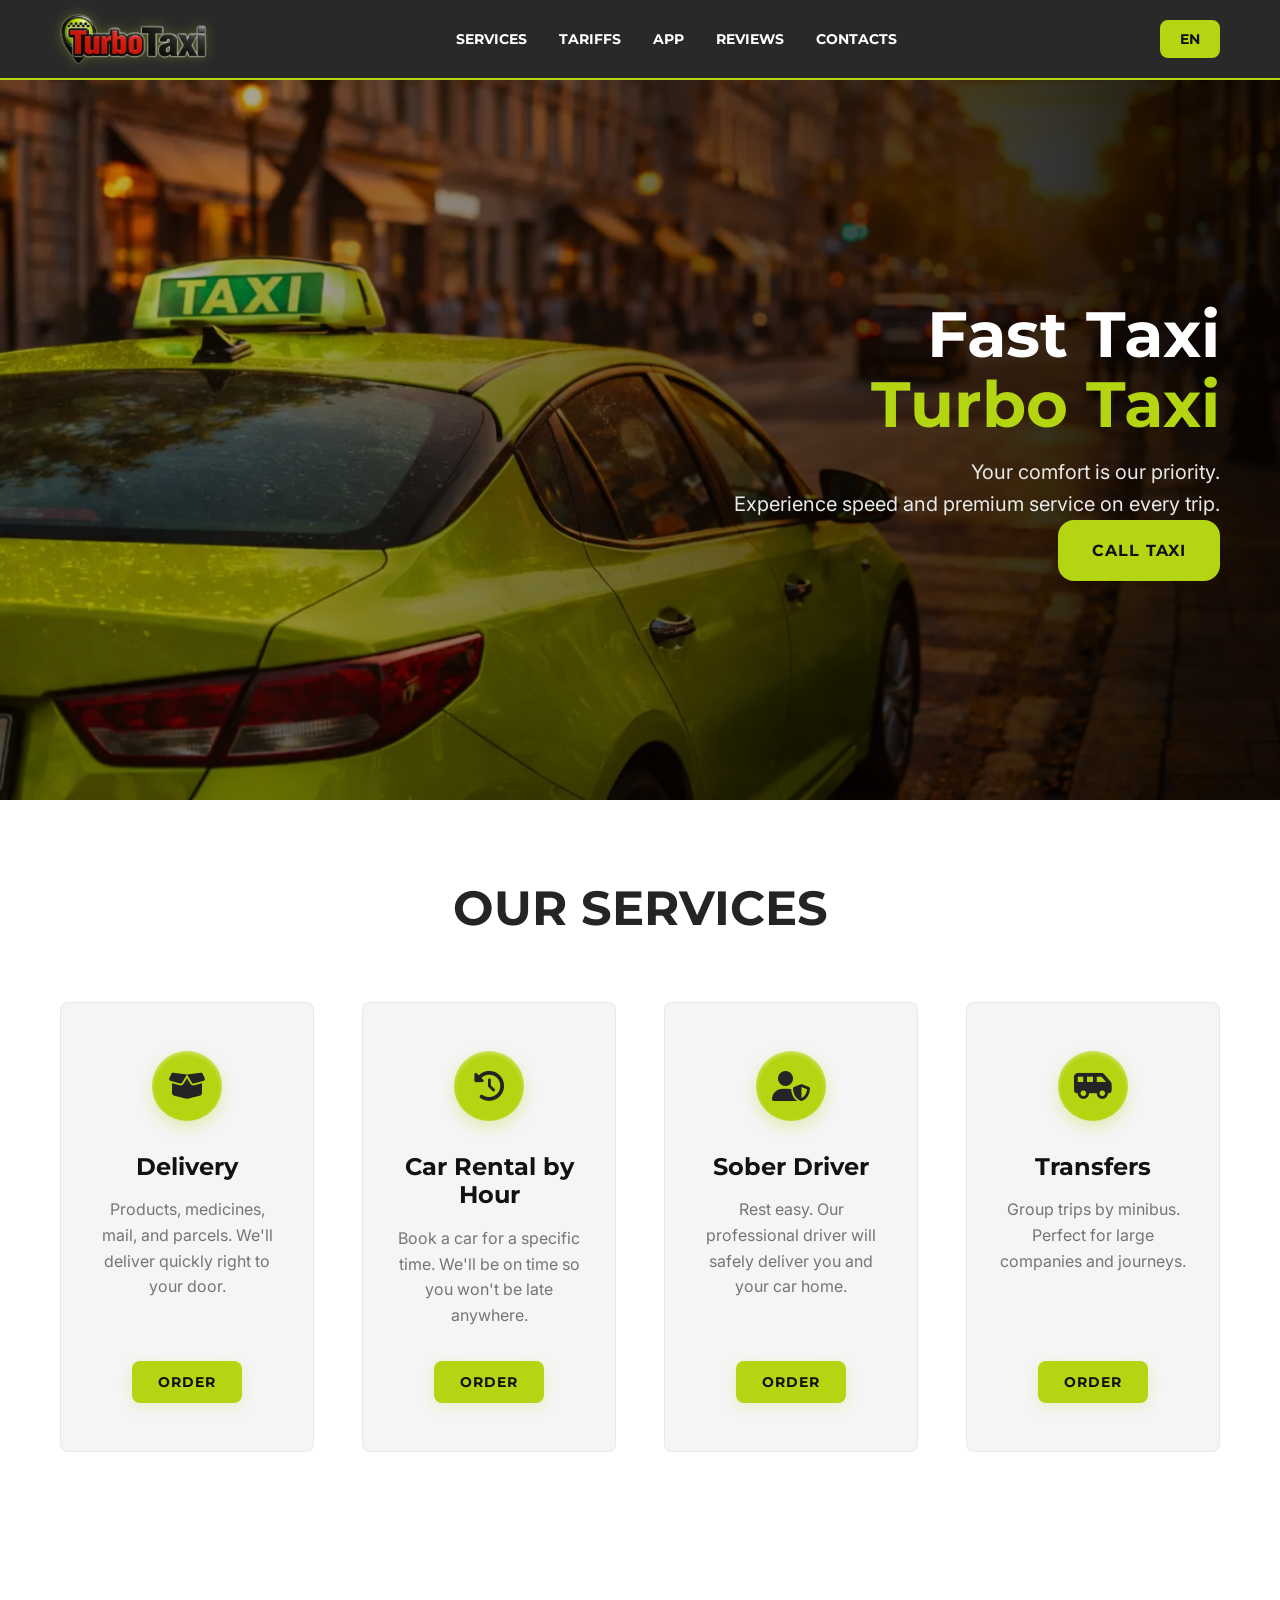
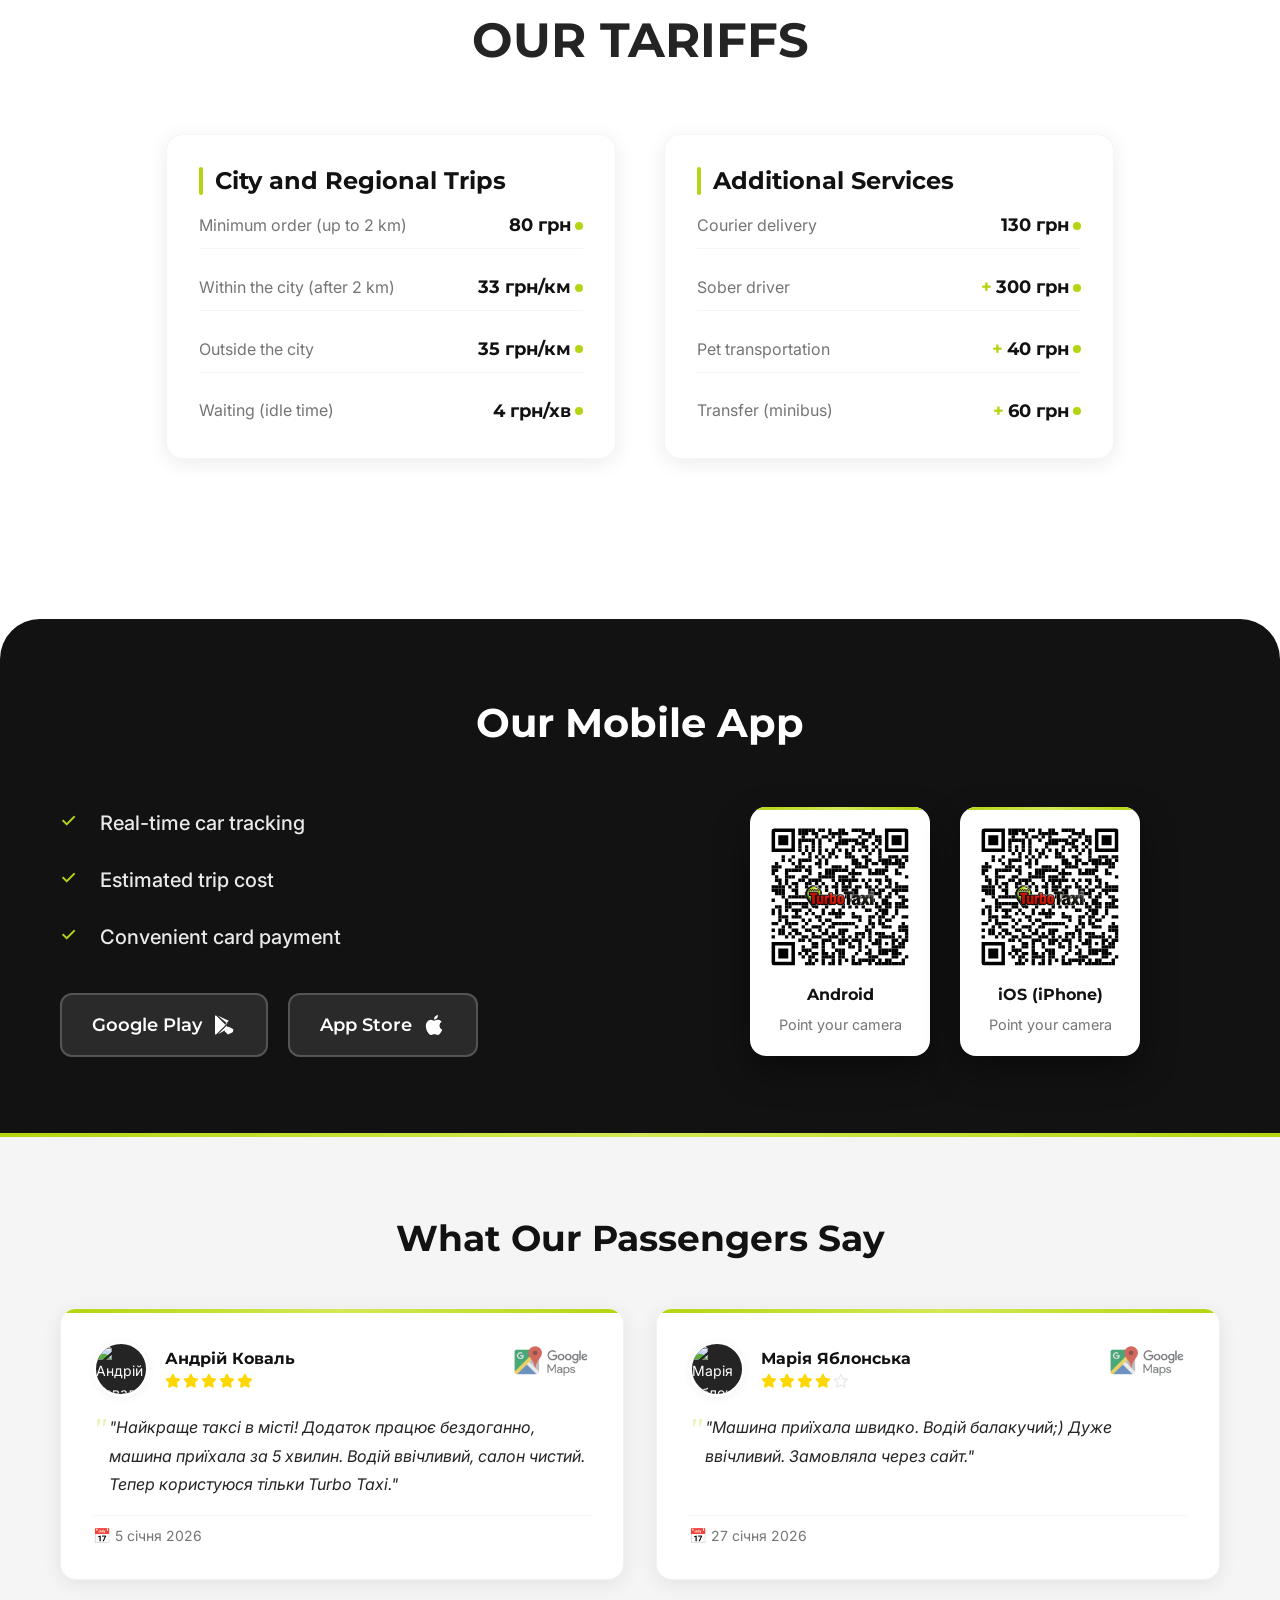
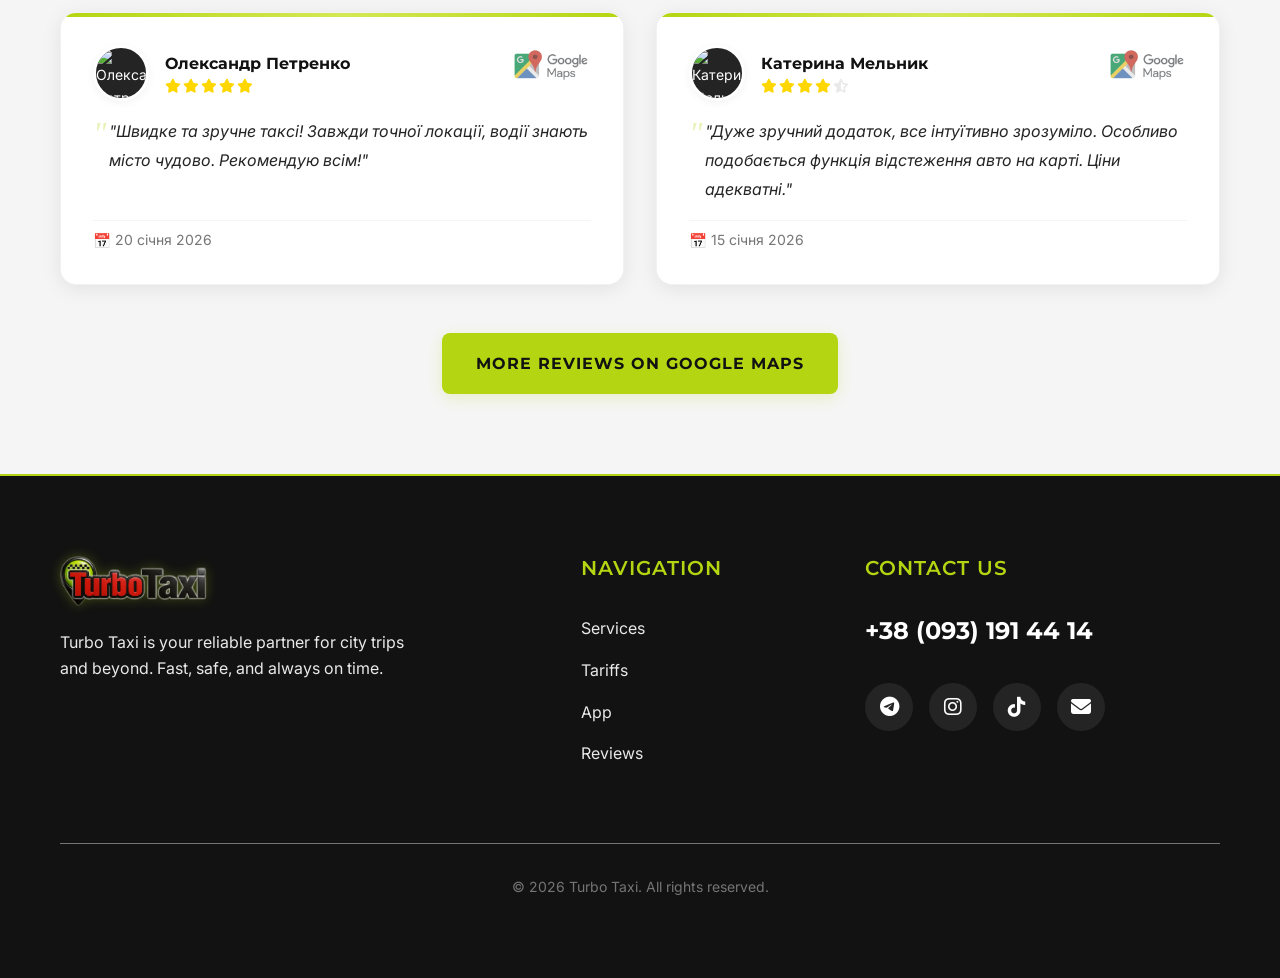
==== commit fe1813ef: "Add files via upload" ====
--- a/index.html
+++ b/index.html
@@ -68,13 +68,54 @@
           </button>
 
           <ul class="menu__list" id="menu-list" role="list">
-            <li class="menu__item"><a href="#services" class="menu__link">Послуги</a></li>
-            <li class="menu__item"><a href="#tariffs" class="menu__link">Тарифи</a></li>
-            <li class="menu__item"><a href="#app" class="menu__link">Додаток</a></li>
-            <li class="menu__item"><a href="#reviews" class="menu__link">Відгуки</a></li>
-            <li class="menu__item"><a href="#contacts" class="menu__link">Контакти</a></li>
+<li class="menu__item">
+  <a href="#services" class="menu__link" data-i18n="nav.services">Послуги</a>
+</li>
+<li class="menu__item">
+  <a href="#tariffs" class="menu__link" data-i18n="nav.tariffs">Тарифи</a>
+</li>
+<li class="menu__item">
+  <a href="#app" class="menu__link" data-i18n="nav.app">Додаток</a>
+</li>
+<li class="menu__item">
+  <a href="#reviews" class="menu__link" data-i18n="nav.reviews">Відгуки</a>
+</li>
+<li class="menu__item">
+  <a href="#contacts" class="menu__link" data-i18n="nav.contacts">Контакти</a>
+</li>
+
+            <!-- Мобільна версія перемикача мов -->
+            <li class="menu__item menu__item--lang">
+              <div class="language-switcher-mobile">
+<p class="lang-label" data-i18n="language.label">Мова:</p>
+                <div class="lang-buttons">
+                  <button class="lang-btn" data-lang="uk" title="Українська">
+                    <span class="lang-text">UA</span>
+                  </button>
+                  <button class="lang-btn" data-lang="en" title="English">
+                    <span class="lang-text">EN</span>
+                  </button>
+                  <button class="lang-btn" data-lang="pl" title="Polski">
+                    <span class="lang-text">PL</span>
+                  </button>
+                </div>
+              </div>
+            </li>
           </ul>
         </nav>
+
+        <!-- Десктопна версія перемикача мов -->
+        <div class="language-switcher-desktop">
+          <button class="lang-btn-compact active" data-lang="uk" title="Українська">
+            <span class="flag-icon">🇺🇦</span>
+            <span class="lang-code">UA</span>
+          </button>
+          <div class="lang-dropdown">
+            <button class="lang-option" data-lang="uk">Українська</button>
+            <button class="lang-option" data-lang="en">English</button>
+            <button class="lang-option" data-lang="pl">Polski</button>
+          </div>
+        </div>
       </div>
     </header>
 
@@ -82,54 +123,64 @@
       <section id="hero" class="hero">
         <div class="hero__container container">
           <div class="hero__content">
-            <h1 class="hero__title">Швидке таксі <span class="hero__title--highlight">Turbo Taxi</span></h1>
-            <p class="hero__subtitle">
+            <h1 class="hero__title" data-i18n="hero.title">
+              Швидке таксі <span class="hero__title--highlight">Turbo Taxi</span>
+            </h1>
+            <p class="hero__subtitle" data-i18n="hero.subtitle">
               Твій комфорт — наш пріоритет. <br class="hero__br" />
               Відчуй швидкість та преміальний сервіс у кожній поїздці.
             </p>
-            <a href="tel:+380931914414" class="button button--pulse">Викликати TAXI</a>
+            <a href="tel:+380931914414" class="button button--pulse" data-i18n="hero.button">Викликати TAXI</a>
           </div>
         </div>
       </section>
 
       <section id="services" class="services section">
         <div class="services__container container">
-          <h2 class="section-title">Наші Послуги</h2>
+          <h2 class="section-title" data-i18n="services.title">Наші Послуги</h2>
           <div class="services__grid">
             <article class="service-card">
               <div class="service-card__icon"><i class="fa-solid fa-box-open"></i></div>
-              <h3 class="service-card__title">Доставка</h3>
-              <p class="service-card__text">
+              <h3 class="service-card__title" data-i18n="services.delivery.title">Доставка</h3>
+              <p class="service-card__text" data-i18n="services.delivery.text">
                 Продукти, ліки, пошта та передачі. Доставимо швидко прямо до твоїх дверей.
               </p>
-              <a href="tel:+380931914414" class="button button--primary card-btn">Замовити</a>
+              <a href="tel:+380931914414" class="button button--primary card-btn" data-i18n="services.order"
+                >Замовити</a
+              >
             </article>
 
             <article class="service-card">
               <div class="service-card__icon"><i class="fa-solid fa-clock-rotate-left"></i></div>
-              <h3 class="service-card__title">Авто на час</h3>
-              <p class="service-card__text">
+              <h3 class="service-card__title" data-i18n="services.rental.title">Авто на час</h3>
+              <p class="service-card__text" data-i18n="services.rental.text">
                 Замовляй машину на певну годину. Ми будемо вчасно, щоб ти нікуди не запізнився.
               </p>
-              <a href="tel:+380931914414" class="button button--primary card-btn">Замовити</a>
+              <a href="tel:+380931914414" class="button button--primary card-btn" data-i18n="services.order"
+                >Замовити</a
+              >
             </article>
 
             <article class="service-card">
               <div class="service-card__icon"><i class="fa-solid fa-user-shield"></i></div>
-              <h3 class="service-card__title">Тверезий водій</h3>
-              <p class="service-card__text">
+              <h3 class="service-card__title" data-i18n="services.driver.title">Тверезий водій</h3>
+              <p class="service-card__text" data-i18n="services.driver.text">
                 Відпочивай спокійно. Наш професійний водій безпечно доставить тебе і твоє авто додому.
               </p>
-              <a href="tel:+380931914414" class="button button--primary card-btn">Замовити</a>
+              <a href="tel:+380931914414" class="button button--primary card-btn" data-i18n="services.order"
+                >Замовити</a
+              >
             </article>
 
             <article class="service-card">
               <div class="service-card__icon"><i class="fa-solid fa-van-shuttle"></i></div>
-              <h3 class="service-card__title">Трансфери</h3>
-              <p class="service-card__text">
+              <h3 class="service-card__title" data-i18n="services.transfer.title">Трансфери</h3>
+              <p class="service-card__text" data-i18n="services.transfer.text">
                 Групові поїздки мікроавтобусом. Ідеально для великих компаній та подорожей.
               </p>
-              <a href="tel:+380931914414" class="button button--primary card-btn">Замовити</a>
+              <a href="tel:+380931914414" class="button button--primary card-btn" data-i18n="services.order"
+                >Замовити</a
+              >
             </article>
           </div>
         </div>
@@ -137,47 +188,47 @@
 
       <section id="tariffs" class="tariffs section">
         <div class="tariffs__container container">
-          <h2 class="section-title">Наші Тарифи</h2>
+          <h2 class="section-title" data-i18n="tariffs.title">Наші Тарифи</h2>
           <div class="tariffs__wrapper">
             <div class="tariffs__block">
-              <h3 class="tariffs__subtitle">Поїздки по місту та області</h3>
+              <h3 class="tariffs__subtitle" data-i18n="tariffs.city.title">Поїздки по місту та області</h3>
               <ul class="tariffs__list">
                 <li class="tariffs__item">
-                  <span>Мінімальне замовлення (до 2 км)</span>
+                  <span data-i18n="tariffs.city.minimal">Мінімальне замовлення (до 2 км)</span>
                   <span class="tariffs__price">80 грн</span>
                 </li>
                 <li class="tariffs__item">
-                  <span>По місту (після 2 км)</span>
+                  <span data-i18n="tariffs.city.within">По місту (після 2 км)</span>
                   <span class="tariffs__price">33 грн/км</span>
                 </li>
                 <li class="tariffs__item">
-                  <span>За місто</span>
+                  <span data-i18n="tariffs.city.outside">За місто</span>
                   <span class="tariffs__price">35 грн/км</span>
                 </li>
                 <li class="tariffs__item">
-                  <span>Очікування (простій)</span>
+                  <span data-i18n="tariffs.city.waiting">Очікування (простій)</span>
                   <span class="tariffs__price">4 грн/хв</span>
                 </li>
               </ul>
             </div>
 
             <div class="tariffs__block">
-              <h3 class="tariffs__subtitle">Додаткові послуги</h3>
+              <h3 class="tariffs__subtitle" data-i18n="tariffs.extra.title">Додаткові послуги</h3>
               <ul class="tariffs__list">
                 <li class="tariffs__item">
-                  <span>Кур'єрська доставка</span>
+                  <span data-i18n="tariffs.extra.courier">Кур'єрська доставка</span>
                   <span class="tariffs__price">130 грн</span>
                 </li>
                 <li class="tariffs__item">
-                  <span>Тверезий водій</span>
+                  <span data-i18n="tariffs.extra.sober">Тверезий водій</span>
                   <span class="tariffs__price" data-plus>300 грн</span>
                 </li>
                 <li class="tariffs__item">
-                  <span>Перевезення тварин</span>
+                  <span data-i18n="tariffs.extra.pets">Перевезення тварин</span>
                   <span class="tariffs__price" data-plus>40 грн</span>
                 </li>
                 <li class="tariffs__item">
-                  <span>Трансфер (мікроавтобус)</span>
+                  <span data-i18n="tariffs.extra.minibus">Трансфер (мікроавтобус)</span>
                   <span class="tariffs__price" data-plus>60 грн</span>
                 </li>
               </ul>
@@ -188,13 +239,13 @@
 
       <section id="app" class="app-promo section">
         <div class="app-promo__container container">
-          <h2 class="app-promo__title title">Наш мобільний додаток</h2>
+          <h2 class="app-promo__title title" data-i18n="app.title">Наш мобільний додаток</h2>
           <div class="app-promo__wrapper">
             <div class="app-promo__info">
               <ul class="app-promo__list list-check">
-                <li class="list-check__item">Відстеження авто в реальному часі</li>
-                <li class="list-check__item">Попередня вартість поїздки</li>
-                <li class="list-check__item">Зручна оплата карткою</li>
+                <li class="list-check__item" data-i18n="app.feature1">Відстеження авто в реальному часі</li>
+                <li class="list-check__item" data-i18n="app.feature2">Попередня вартість поїздки</li>
+                <li class="list-check__item" data-i18n="app.feature3">Зручна оплата карткою</li>
               </ul>
               <div class="app-promo__links">
                 <a
@@ -203,6 +254,7 @@
                   target="_blank"
                   rel="noopener noreferrer"
                   aria-label="Завантажити з Google Play"
+                  data-i18n="app.googlePlay"
                 >
                   Google Play
                 </a>
@@ -212,6 +264,7 @@
                   target="_blank"
                   rel="noopener noreferrer"
                   aria-label="Завантажити з App Store"
+                  data-i18n="app.appStore"
                 >
                   App Store
                 </a>
@@ -221,13 +274,13 @@
               <div class="qr-wrapper">
                 <div class="qr-code">
                   <img src="./assets/images/qr-code-google-app-store.svg" alt="QR Google Play" />
-                  <p class="qr-code__text">Android</p>
-                  <p class="qr-code__subtitle">Наведіть камеру</p>
+                  <p class="qr-code__text" data-i18n="app.android">Android</p>
+                  <p class="qr-code__subtitle" data-i18n="app.scanHint">Наведіть камеру</p>
                 </div>
                 <div class="qr-code">
                   <img src="./assets/images/qr-code-google-app-store.svg" alt="QR App Store" />
-                  <p class="qr-code__text">iOS (iPhone)</p>
-                  <p class="qr-code__subtitle">Наведіть камеру</p>
+                  <p class="qr-code__text" data-i18n="app.ios">iOS (iPhone)</p>
+                  <p class="qr-code__subtitle" data-i18n="app.scanHint">Наведіть камеру</p>
                 </div>
               </div>
             </div>
@@ -237,7 +290,7 @@
 
       <section class="reviews section" id="reviews">
         <div class="reviews__container container">
-          <h2 class="reviews__title title">Що про нас кажуть пасажири</h2>
+          <h2 class="reviews__title title" data-i18n="reviews.title">Що про нас кажуть пасажири</h2>
 
           <div class="reviews__grid">
             <article class="reviews__item review-card">
@@ -370,6 +423,7 @@
               target="_blank"
               rel="noopener noreferrer"
               aria-label="Переглянути більше відгуків на Google Maps"
+              data-i18n="reviews.moreButton"
             >
               Більше відгуків на Google Maps
               <i class="fa-solid fa-arrow-right"></i>
@@ -379,30 +433,30 @@
       </section>
     </main>
 
-    <footer class="footer" id="contacts">
-      <div class="footer__container container">
-        <div class="footer__top">
-          <div class="footer__brand">
-            <a href="#" class="footer__logo">
-              <img src="./assets/icons/logo.svg" alt="Turbo Taxi" class="logo-img" />
-            </a>
-            <p class="footer__description">
-              Turbo Taxi — ваш надійний партнер у поїздках по місту та за його межі. Швидко, безпечно та завжди вчасно.
-            </p>
-          </div>
-
-          <div class="footer__nav">
-            <h4 class="footer__subtitle">Навігація</h4>
-            <ul class="footer__list">
-              <li><a href="#services">Послуги</a></li>
-              <li><a href="#tariffs">Тарифи</a></li>
-              <li><a href="#app">Додаток</a></li>
-              <li><a href="#reviews">Відгуки</a></li>
-            </ul>
-          </div>
+<footer class="footer" id="contacts">
+  <div class="footer__container container">
+    <div class="footer__top">
+      <div class="footer__brand">
+        <a href="#" class="footer__logo">
+          <img src="./assets/icons/logo.svg" alt="Turbo Taxi" class="logo-img" />
+        </a>
+        <p class="footer__description" data-i18n="footer.description">
+          Turbo Taxi — ваш надійний партнер у поїздках по місту та за його межі. Швидко, безпечно та завжди вчасно.
+        </p>
+      </div>
+
+      <div class="footer__nav">
+        <h4 class="footer__subtitle" data-i18n="footer.navigation">Навігація</h4>
+        <ul class="footer__list">
+          <li><a href="#services" data-i18n="nav.services">Послуги</a></li>
+          <li><a href="#tariffs" data-i18n="nav.tariffs">Тарифи</a></li>
+          <li><a href="#app" data-i18n="nav.app">Додаток</a></li>
+          <li><a href="#reviews" data-i18n="nav.reviews">Відгуки</a></li>
+        </ul>
+      </div>
 
           <div class="footer__contacts">
-            <h4 class="footer__subtitle">Зв'яжіться з нами</h4>
+<h4 class="footer__subtitle" data-i18n="footer.contact">Зв'яжіться з нами</h4>
             <a href="tel:+380931914414" class="footer__phone">+38 (093) 191 44 14</a>
             <div class="footer__social">
               <a
@@ -445,13 +499,13 @@
           </div>
         </div>
 
-        <div class="footer__bottom">
-          <div class="footer__copyright-wrap">
-            <p class="footer__copy">&copy; 2026 Turbo Taxi. Всі права захищені.</p>
-          </div>
-        </div>
+  <div class="footer__bottom">
+      <div class="footer__copyright-wrap">
+        <p class="footer__copy" data-i18n="footer.copyright">&copy; 2026 Turbo Taxi. Всі права захищені.</p>
       </div>
-    </footer>
+    </div>
+  </div>
+</footer>
 
     <script type="module" src="./js/main.js"></script>
   </body>
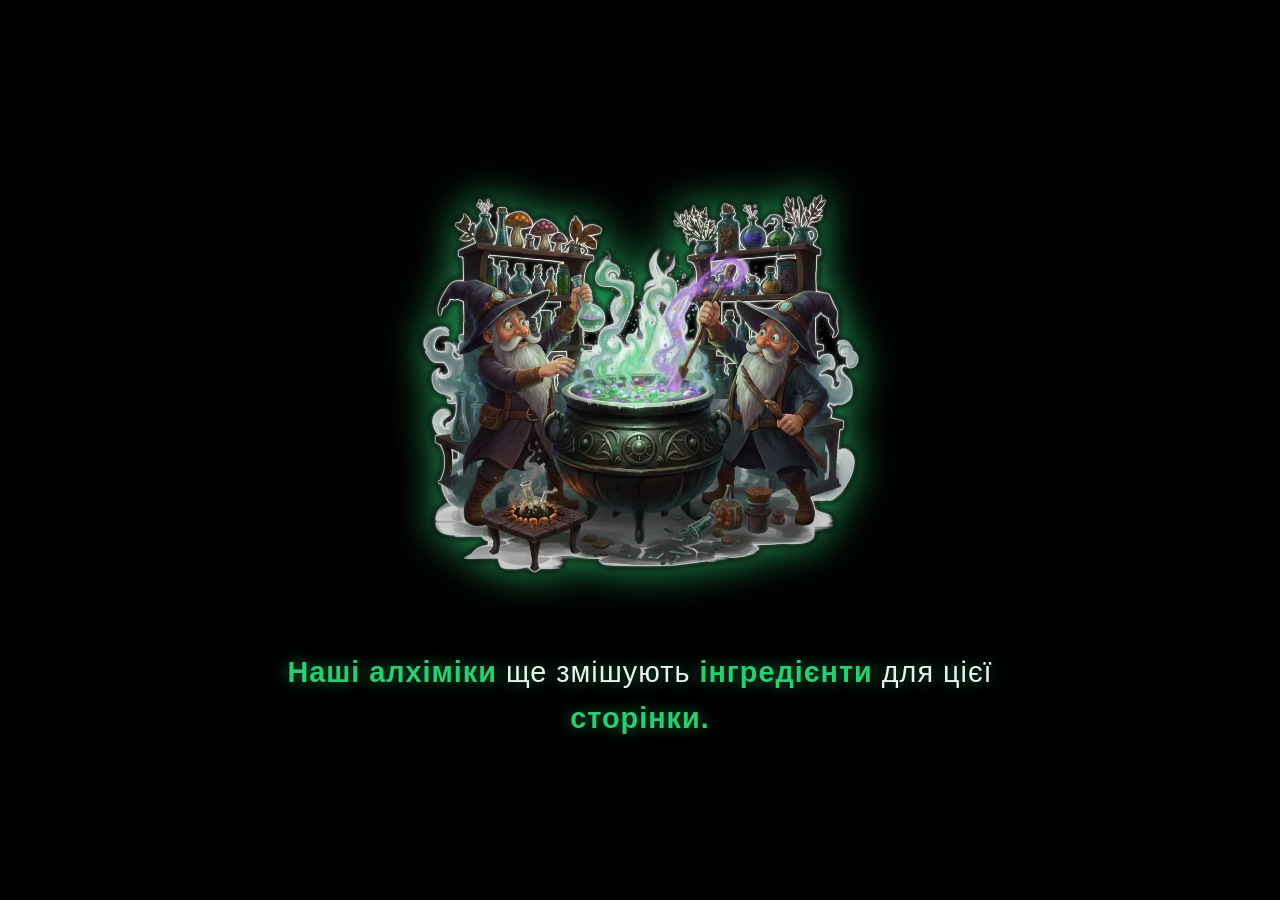
==== commit 8c0b5412: "Add files via upload" ====
--- a/index.html
+++ b/index.html
@@ -3,7 +3,7 @@
   <head>
     <meta charset="UTF-8" />
     <meta name="viewport" content="width=device-width, initial-scale=1.0" />
-    <title>Taxi Turbo — Швидке таксі у Золочеві | Замовлення таксі онлайн</title>
+    <title>Taxi Turbo</title>
     <meta
       name="description"
       content="Taxi Turbo — швидке та комфортне таксі у Золочеві. Замовляй таксі онлайн цілодобово. Надійні водії, приємні ціни, миттєва подача."
@@ -15,7 +15,7 @@
     <meta name="author" content="Taxi Turbo Золочів" />
 
     <!-- Open Graph для соціальних мереж -->
-    <!-- ПОТРІБНО ОНОВИТИ ПІСЛЯ ЗАВАНТАЖЕННЯ: вказати реальний домен -->
+    <!-- ПОТРІБНО ОНОВИТИ ПІСЛЯ ЗАВАНТАЖЕННЯ (реальний домен) -->
     <meta property="og:title" content="Taxi Turbo — Швидке таксі у Золочеві" />
     <meta
       property="og:description"
@@ -24,7 +24,7 @@
     <meta property="og:type" content="website" />
     <meta property="og:image" content="assets/images/og-image.jpg" />
     <meta property="og:locale" content="uk_UA" />
-    <!-- ПОТРІБНО ОНОВИТИ: реальний URL сайту -->
+    <!-- ПОТРІБНО ОНОВИТИ (реальний URL сайту)-->
     <meta property="og:url" content="https://taxiturbo-zolochiv.com" />
     <meta name="geo.region" content="UA-46" />
     <meta name="geo.placename" content="Золочів, Львівська область" />
@@ -41,472 +41,21 @@
     <link rel="stylesheet" href="https://cdnjs.cloudflare.com/ajax/libs/font-awesome/6.5.1/css/all.min.css" />
 
     <!-- Канонічний URL -->
-    <!-- ⚠️ ПОТРІБНО ОНОВИТИ ПІСЛЯ ЗАВАНТАЖЕННЯ: реальний домен -->
+    <!-- ПОТРІБНО ОНОВИТИ ПІСЛЯ ЗАВАНТАЖЕННЯ:(реальний домен)-->
 
     <link rel="canonical" href="https://taxiturbo-zolochiv.com" />
   </head>
-  <body class="page">
-    <header class="header">
-      <div class="header__container container">
-        <div class="header__logo">
-          <a href="/" aria-label="Turbo Taxi - на головну сторінку">
-            <img src="./assets/icons/logo.svg" alt="Логотип Turbo Taxi" class="logo-img" />
-          </a>
+<body>
+      <div class="container">
+        <div class="logo-container">
+            <div class="potion-bubbles" id="bubbles"></div>
+            <img src="./assets/images/alchemy.webp" alt="Алхімік за роботою" class="alchemy-image">
         </div>
-
-        <nav class="header__menu menu" aria-label="Основна навігація">
-          <button
-            class="menu__icon"
-            type="button"
-            aria-label="Відкрити меню"
-            aria-expanded="false"
-            aria-controls="menu-list"
-          >
-            <span></span>
-            <span></span>
-            <span></span>
-          </button>
-
-          <ul class="menu__list" id="menu-list" role="list">
-<li class="menu__item">
-  <a href="#services" class="menu__link" data-i18n="nav.services">Послуги</a>
-</li>
-<li class="menu__item">
-  <a href="#tariffs" class="menu__link" data-i18n="nav.tariffs">Тарифи</a>
-</li>
-<li class="menu__item">
-  <a href="#app" class="menu__link" data-i18n="nav.app">Додаток</a>
-</li>
-<li class="menu__item">
-  <a href="#reviews" class="menu__link" data-i18n="nav.reviews">Відгуки</a>
-</li>
-<li class="menu__item">
-  <a href="#contacts" class="menu__link" data-i18n="nav.contacts">Контакти</a>
-</li>
-
-            <!-- Мобільна версія перемикача мов -->
-            <li class="menu__item menu__item--lang">
-              <div class="language-switcher-mobile">
-<p class="lang-label" data-i18n="language.label">Мова:</p>
-                <div class="lang-buttons">
-                  <button class="lang-btn" data-lang="uk" title="Українська">
-                    <span class="lang-text">UA</span>
-                  </button>
-                  <button class="lang-btn" data-lang="en" title="English">
-                    <span class="lang-text">EN</span>
-                  </button>
-                  <button class="lang-btn" data-lang="pl" title="Polski">
-                    <span class="lang-text">PL</span>
-                  </button>
-                </div>
-              </div>
-            </li>
-          </ul>
-        </nav>
-
-        <!-- Десктопна версія перемикача мов -->
-        <div class="language-switcher-desktop">
-          <button class="lang-btn-compact active" data-lang="uk" title="Українська">
-            <span class="flag-icon">🇺🇦</span>
-            <span class="lang-code">UA</span>
-          </button>
-          <div class="lang-dropdown">
-            <button class="lang-option" data-lang="uk">Українська</button>
-            <button class="lang-option" data-lang="en">English</button>
-            <button class="lang-option" data-lang="pl">Polski</button>
-          </div>
+        
+        <div class="message">
+            <span class="alchemy-text">Наші алхіміки</span> ще змішують <span class="alchemy-text"> інгредієнти</span> для цієї <span class="alchemy-text">сторінки.</span>
         </div>
-      </div>
-    </header>
-
-    <main class="main">
-      <section id="hero" class="hero">
-        <div class="hero__container container">
-          <div class="hero__content">
-            <h1 class="hero__title" data-i18n="hero.title">
-              Швидке таксі <span class="hero__title--highlight">Turbo Taxi</span>
-            </h1>
-            <p class="hero__subtitle" data-i18n="hero.subtitle">
-              Твій комфорт — наш пріоритет. <br class="hero__br" />
-              Відчуй швидкість та преміальний сервіс у кожній поїздці.
-            </p>
-            <a href="tel:+380931914414" class="button button--pulse" data-i18n="hero.button">Викликати TAXI</a>
-          </div>
-        </div>
-      </section>
-
-      <section id="services" class="services section">
-        <div class="services__container container">
-          <h2 class="section-title" data-i18n="services.title">Наші Послуги</h2>
-          <div class="services__grid">
-            <article class="service-card">
-              <div class="service-card__icon"><i class="fa-solid fa-box-open"></i></div>
-              <h3 class="service-card__title" data-i18n="services.delivery.title">Доставка</h3>
-              <p class="service-card__text" data-i18n="services.delivery.text">
-                Продукти, ліки, пошта та передачі. Доставимо швидко прямо до твоїх дверей.
-              </p>
-              <a href="tel:+380931914414" class="button button--primary card-btn" data-i18n="services.order"
-                >Замовити</a
-              >
-            </article>
-
-            <article class="service-card">
-              <div class="service-card__icon"><i class="fa-solid fa-clock-rotate-left"></i></div>
-              <h3 class="service-card__title" data-i18n="services.rental.title">Авто на час</h3>
-              <p class="service-card__text" data-i18n="services.rental.text">
-                Замовляй машину на певну годину. Ми будемо вчасно, щоб ти нікуди не запізнився.
-              </p>
-              <a href="tel:+380931914414" class="button button--primary card-btn" data-i18n="services.order"
-                >Замовити</a
-              >
-            </article>
-
-            <article class="service-card">
-              <div class="service-card__icon"><i class="fa-solid fa-user-shield"></i></div>
-              <h3 class="service-card__title" data-i18n="services.driver.title">Тверезий водій</h3>
-              <p class="service-card__text" data-i18n="services.driver.text">
-                Відпочивай спокійно. Наш професійний водій безпечно доставить тебе і твоє авто додому.
-              </p>
-              <a href="tel:+380931914414" class="button button--primary card-btn" data-i18n="services.order"
-                >Замовити</a
-              >
-            </article>
-
-            <article class="service-card">
-              <div class="service-card__icon"><i class="fa-solid fa-van-shuttle"></i></div>
-              <h3 class="service-card__title" data-i18n="services.transfer.title">Трансфери</h3>
-              <p class="service-card__text" data-i18n="services.transfer.text">
-                Групові поїздки мікроавтобусом. Ідеально для великих компаній та подорожей.
-              </p>
-              <a href="tel:+380931914414" class="button button--primary card-btn" data-i18n="services.order"
-                >Замовити</a
-              >
-            </article>
-          </div>
-        </div>
-      </section>
-
-      <section id="tariffs" class="tariffs section">
-        <div class="tariffs__container container">
-          <h2 class="section-title" data-i18n="tariffs.title">Наші Тарифи</h2>
-          <div class="tariffs__wrapper">
-            <div class="tariffs__block">
-              <h3 class="tariffs__subtitle" data-i18n="tariffs.city.title">Поїздки по місту та області</h3>
-              <ul class="tariffs__list">
-                <li class="tariffs__item">
-                  <span data-i18n="tariffs.city.minimal">Мінімальне замовлення (до 2 км)</span>
-                  <span class="tariffs__price">80 грн</span>
-                </li>
-                <li class="tariffs__item">
-                  <span data-i18n="tariffs.city.within">По місту (після 2 км)</span>
-                  <span class="tariffs__price">33 грн/км</span>
-                </li>
-                <li class="tariffs__item">
-                  <span data-i18n="tariffs.city.outside">За місто</span>
-                  <span class="tariffs__price">35 грн/км</span>
-                </li>
-                <li class="tariffs__item">
-                  <span data-i18n="tariffs.city.waiting">Очікування (простій)</span>
-                  <span class="tariffs__price">4 грн/хв</span>
-                </li>
-              </ul>
-            </div>
-
-            <div class="tariffs__block">
-              <h3 class="tariffs__subtitle" data-i18n="tariffs.extra.title">Додаткові послуги</h3>
-              <ul class="tariffs__list">
-                <li class="tariffs__item">
-                  <span data-i18n="tariffs.extra.courier">Кур'єрська доставка</span>
-                  <span class="tariffs__price">130 грн</span>
-                </li>
-                <li class="tariffs__item">
-                  <span data-i18n="tariffs.extra.sober">Тверезий водій</span>
-                  <span class="tariffs__price" data-plus>300 грн</span>
-                </li>
-                <li class="tariffs__item">
-                  <span data-i18n="tariffs.extra.pets">Перевезення тварин</span>
-                  <span class="tariffs__price" data-plus>40 грн</span>
-                </li>
-                <li class="tariffs__item">
-                  <span data-i18n="tariffs.extra.minibus">Трансфер (мікроавтобус)</span>
-                  <span class="tariffs__price" data-plus>60 грн</span>
-                </li>
-              </ul>
-            </div>
-          </div>
-        </div>
-      </section>
-
-      <section id="app" class="app-promo section">
-        <div class="app-promo__container container">
-          <h2 class="app-promo__title title" data-i18n="app.title">Наш мобільний додаток</h2>
-          <div class="app-promo__wrapper">
-            <div class="app-promo__info">
-              <ul class="app-promo__list list-check">
-                <li class="list-check__item" data-i18n="app.feature1">Відстеження авто в реальному часі</li>
-                <li class="list-check__item" data-i18n="app.feature2">Попередня вартість поїздки</li>
-                <li class="list-check__item" data-i18n="app.feature3">Зручна оплата карткою</li>
-              </ul>
-              <div class="app-promo__links">
-                <a
-                  href="https://play.google.com/store/apps/details?id=ua.turbotaxi"
-                  class="app-link"
-                  target="_blank"
-                  rel="noopener noreferrer"
-                  aria-label="Завантажити з Google Play"
-                  data-i18n="app.googlePlay"
-                >
-                  Google Play
-                </a>
-                <a
-                  href="https://apps.apple.com/us/app/turbo-taxi/id6744297755"
-                  class="app-link"
-                  target="_blank"
-                  rel="noopener noreferrer"
-                  aria-label="Завантажити з App Store"
-                  data-i18n="app.appStore"
-                >
-                  App Store
-                </a>
-              </div>
-            </div>
-            <div class="app-promo__visual">
-              <div class="qr-wrapper">
-                <div class="qr-code">
-                  <img src="./assets/images/qr-code-google-app-store.svg" alt="QR Google Play" />
-                  <p class="qr-code__text" data-i18n="app.android">Android</p>
-                  <p class="qr-code__subtitle" data-i18n="app.scanHint">Наведіть камеру</p>
-                </div>
-                <div class="qr-code">
-                  <img src="./assets/images/qr-code-google-app-store.svg" alt="QR App Store" />
-                  <p class="qr-code__text" data-i18n="app.ios">iOS (iPhone)</p>
-                  <p class="qr-code__subtitle" data-i18n="app.scanHint">Наведіть камеру</p>
-                </div>
-              </div>
-            </div>
-          </div>
-        </div>
-      </section>
-
-      <section class="reviews section" id="reviews">
-        <div class="reviews__container container">
-          <h2 class="reviews__title title" data-i18n="reviews.title">Що про нас кажуть пасажири</h2>
-
-          <div class="reviews__grid">
-            <article class="reviews__item review-card">
-              <div class="review-card__header">
-                <div class="review-card__user">
-                  <div class="review-card__avatar-wrapper">
-                    <img
-                      src="https://placehold.co/100x100/222222/ffffff?text=AK"
-                      alt="Андрій Коваль"
-                      class="review-card__avatar"
-                    />
-                  </div>
-                  <div class="review-card__meta">
-                    <span class="review-card__name">Андрій Коваль</span>
-                    <div class="review-card__rating">
-                      <i class="fa-solid fa-star"></i>
-                      <i class="fa-solid fa-star"></i>
-                      <i class="fa-solid fa-star"></i>
-                      <i class="fa-solid fa-star"></i>
-                      <i class="fa-solid fa-star"></i>
-                    </div>
-                  </div>
-                </div>
-                <img src="./assets/images/google_maps_icon.svg" alt="Google Maps" class="review-card__source-icon" />
-              </div>
-
-              <p class="review-card__text">
-                "Найкраще таксі в місті! Додаток працює бездоганно, машина приїхала за 5 хвилин. Водій ввічливий, салон
-                чистий. Тепер користуюся тільки Turbo Taxi."
-              </p>
-
-              <time class="review-card__date" datetime="2026-01-05">5 січня 2026</time>
-            </article>
-            <article class="reviews__item review-card">
-              <div class="review-card__header">
-                <div class="review-card__user">
-                  <div class="review-card__avatar-wrapper">
-                    <img
-                      src="https://placehold.co/100x100/222222/ffffff?text=MY"
-                      alt="Марія Яблонська"
-                      class="review-card__avatar"
-                    />
-                  </div>
-                  <div class="review-card__meta">
-                    <span class="review-card__name">Марія Яблонська</span>
-                    <div class="review-card__rating">
-                      <i class="fa-solid fa-star"></i>
-                      <i class="fa-solid fa-star"></i>
-                      <i class="fa-solid fa-star"></i>
-                      <i class="fa-solid fa-star"></i>
-                      <i class="fa-regular fa-star"></i>
-                    </div>
-                  </div>
-                </div>
-                <img src="./assets/images/google_maps_icon.svg" alt="Google Maps" class="review-card__source-icon" />
-              </div>
-
-              <p class="review-card__text">
-                "Машина приїхала швидко. Водій балакучий;) Дуже ввічливий. Замовляла через сайт."
-              </p>
-
-              <time class="review-card__date" datetime="2026-01-27">27 січня 2026</time>
-            </article>
-            <article class="reviews__item review-card">
-              <div class="review-card__header">
-                <div class="review-card__user">
-                  <div class="review-card__avatar-wrapper">
-                    <img
-                      src="https://placehold.co/100x100/222222/ffffff?text=OP"
-                      alt="Олександр Петренко"
-                      class="review-card__avatar"
-                    />
-                  </div>
-                  <div class="review-card__meta">
-                    <span class="review-card__name">Олександр Петренко</span>
-                    <div class="review-card__rating">
-                      <i class="fa-solid fa-star"></i>
-                      <i class="fa-solid fa-star"></i>
-                      <i class="fa-solid fa-star"></i>
-                      <i class="fa-solid fa-star"></i>
-                      <i class="fa-solid fa-star"></i>
-                    </div>
-                  </div>
-                </div>
-                <img src="./assets/images/google_maps_icon.svg" alt="Google Maps" class="review-card__source-icon" />
-              </div>
-
-              <p class="review-card__text">
-                "Швидке та зручне таксі! Завжди точної локації, водії знають місто чудово. Рекомендую всім!"
-              </p>
-
-              <time class="review-card__date" datetime="2026-01-20">20 січня 2026</time>
-            </article>
-            <article class="reviews__item review-card">
-              <div class="review-card__header">
-                <div class="review-card__user">
-                  <div class="review-card__avatar-wrapper">
-                    <img
-                      src="https://placehold.co/100x100/222222/ffffff?text=KM"
-                      alt="Катерина Мельник"
-                      class="review-card__avatar"
-                    />
-                  </div>
-                  <div class="review-card__meta">
-                    <span class="review-card__name">Катерина Мельник</span>
-                    <div class="review-card__rating">
-                      <i class="fa-solid fa-star"></i>
-                      <i class="fa-solid fa-star"></i>
-                      <i class="fa-solid fa-star"></i>
-                      <i class="fa-solid fa-star"></i>
-                      <i class="fa-solid fa-star-half-stroke"></i>
-                    </div>
-                  </div>
-                </div>
-                <img src="./assets/images/google_maps_icon.svg" alt="Google Maps" class="review-card__source-icon" />
-              </div>
-
-              <p class="review-card__text">
-                "Дуже зручний додаток, все інтуїтивно зрозуміло. Особливо подобається функція відстеження авто на карті.
-                Ціни адекватні."
-              </p>
-
-              <time class="review-card__date" datetime="2026-01-15">15 січня 2026</time>
-            </article>
-          </div>
-          <div class="reviews__more">
-            <a
-              href="https://maps.google.com/"
-              class="reviews__more-btn button button--primary"
-              target="_blank"
-              rel="noopener noreferrer"
-              aria-label="Переглянути більше відгуків на Google Maps"
-              data-i18n="reviews.moreButton"
-            >
-              Більше відгуків на Google Maps
-              <i class="fa-solid fa-arrow-right"></i>
-            </a>
-          </div>
-        </div>
-      </section>
-    </main>
-
-<footer class="footer" id="contacts">
-  <div class="footer__container container">
-    <div class="footer__top">
-      <div class="footer__brand">
-        <a href="#" class="footer__logo">
-          <img src="./assets/icons/logo.svg" alt="Turbo Taxi" class="logo-img" />
-        </a>
-        <p class="footer__description" data-i18n="footer.description">
-          Turbo Taxi — ваш надійний партнер у поїздках по місту та за його межі. Швидко, безпечно та завжди вчасно.
-        </p>
-      </div>
-
-      <div class="footer__nav">
-        <h4 class="footer__subtitle" data-i18n="footer.navigation">Навігація</h4>
-        <ul class="footer__list">
-          <li><a href="#services" data-i18n="nav.services">Послуги</a></li>
-          <li><a href="#tariffs" data-i18n="nav.tariffs">Тарифи</a></li>
-          <li><a href="#app" data-i18n="nav.app">Додаток</a></li>
-          <li><a href="#reviews" data-i18n="nav.reviews">Відгуки</a></li>
-        </ul>
-      </div>
-
-          <div class="footer__contacts">
-<h4 class="footer__subtitle" data-i18n="footer.contact">Зв'яжіться з нами</h4>
-            <a href="tel:+380931914414" class="footer__phone">+38 (093) 191 44 14</a>
-            <div class="footer__social">
-              <a
-                href="https://t.me/taxityrbo"
-                class="social-link social-link--tg"
-                target="_blank"
-                rel="noopener noreferrer"
-                aria-label="Telegram"
-              >
-                <i class="fa-brands fa-telegram"></i>
-              </a>
-              <a
-                href="https://www.instagram.com/turbo_taxi__?igsh=MWU3aXRhc3phaW8wbw%3D%3D"
-                class="social-link social-link--inst"
-                target="_blank"
-                rel="noopener noreferrer"
-                aria-label="Instagram"
-              >
-                <i class="fa-brands fa-instagram"></i>
-              </a>
-              <a
-                href="https://www.tiktok.com/@_turbotaxi_?_r=1&_t=ZS-93VkygOECbB"
-                class="social-link social-link--tt"
-                target="_blank"
-                rel="noopener noreferrer"
-                aria-label="TikTok"
-              >
-                <i class="fa-brands fa-tiktok"></i>
-              </a>
-              <a
-                href="mailto:taxiturbo111@gmail.com"
-                class="social-link social-link--email"
-                target="_blank"
-                rel="noopener noreferrer"
-                aria-label="taxiturbo111@gmail.com"
-              >
-                <i class="fa-solid fa-envelope"></i>
-              </a>
-            </div>
-          </div>
-        </div>
-
-  <div class="footer__bottom">
-      <div class="footer__copyright-wrap">
-        <p class="footer__copy" data-i18n="footer.copyright">&copy; 2026 Turbo Taxi. Всі права захищені.</p>
-      </div>
     </div>
-  </div>
-</footer>
-
-    <script type="module" src="./js/main.js"></script>
-  </body>
+    <script src="./js/main.js"></script>
+</body>
 </html>
